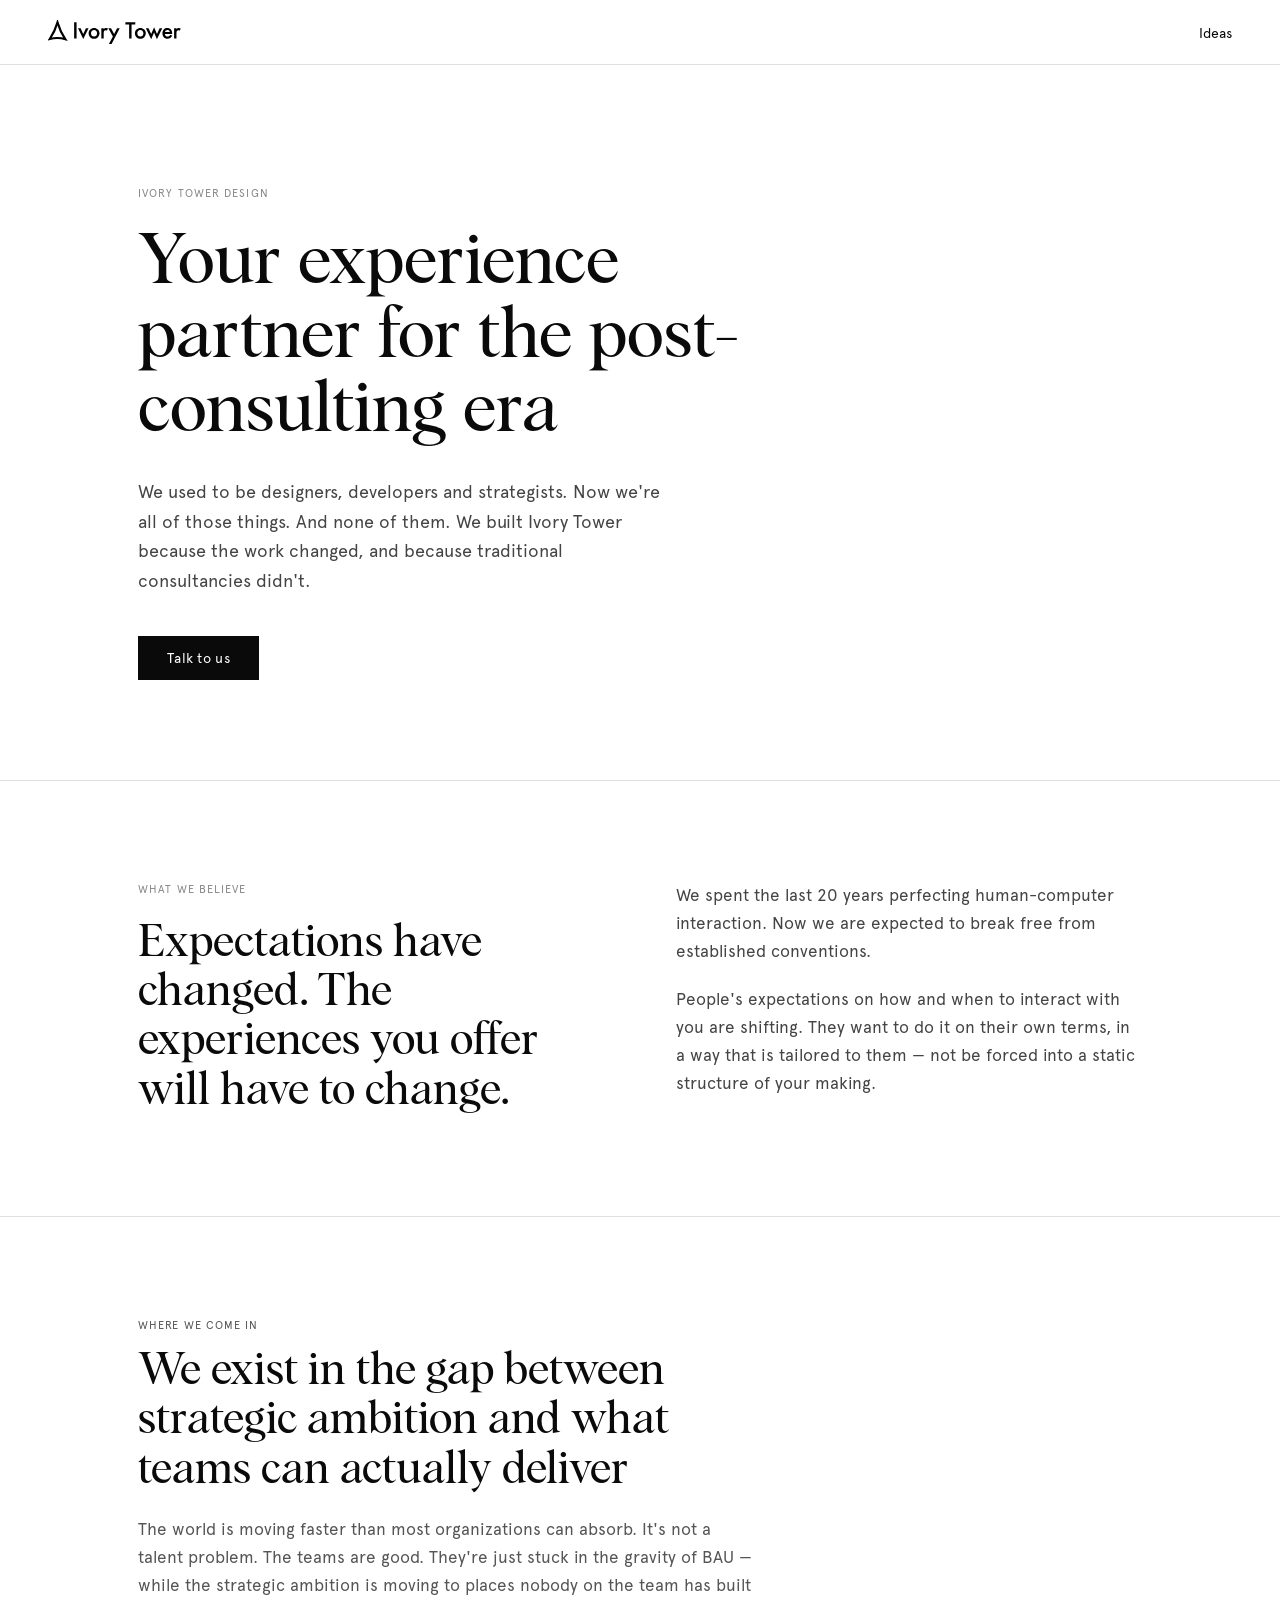
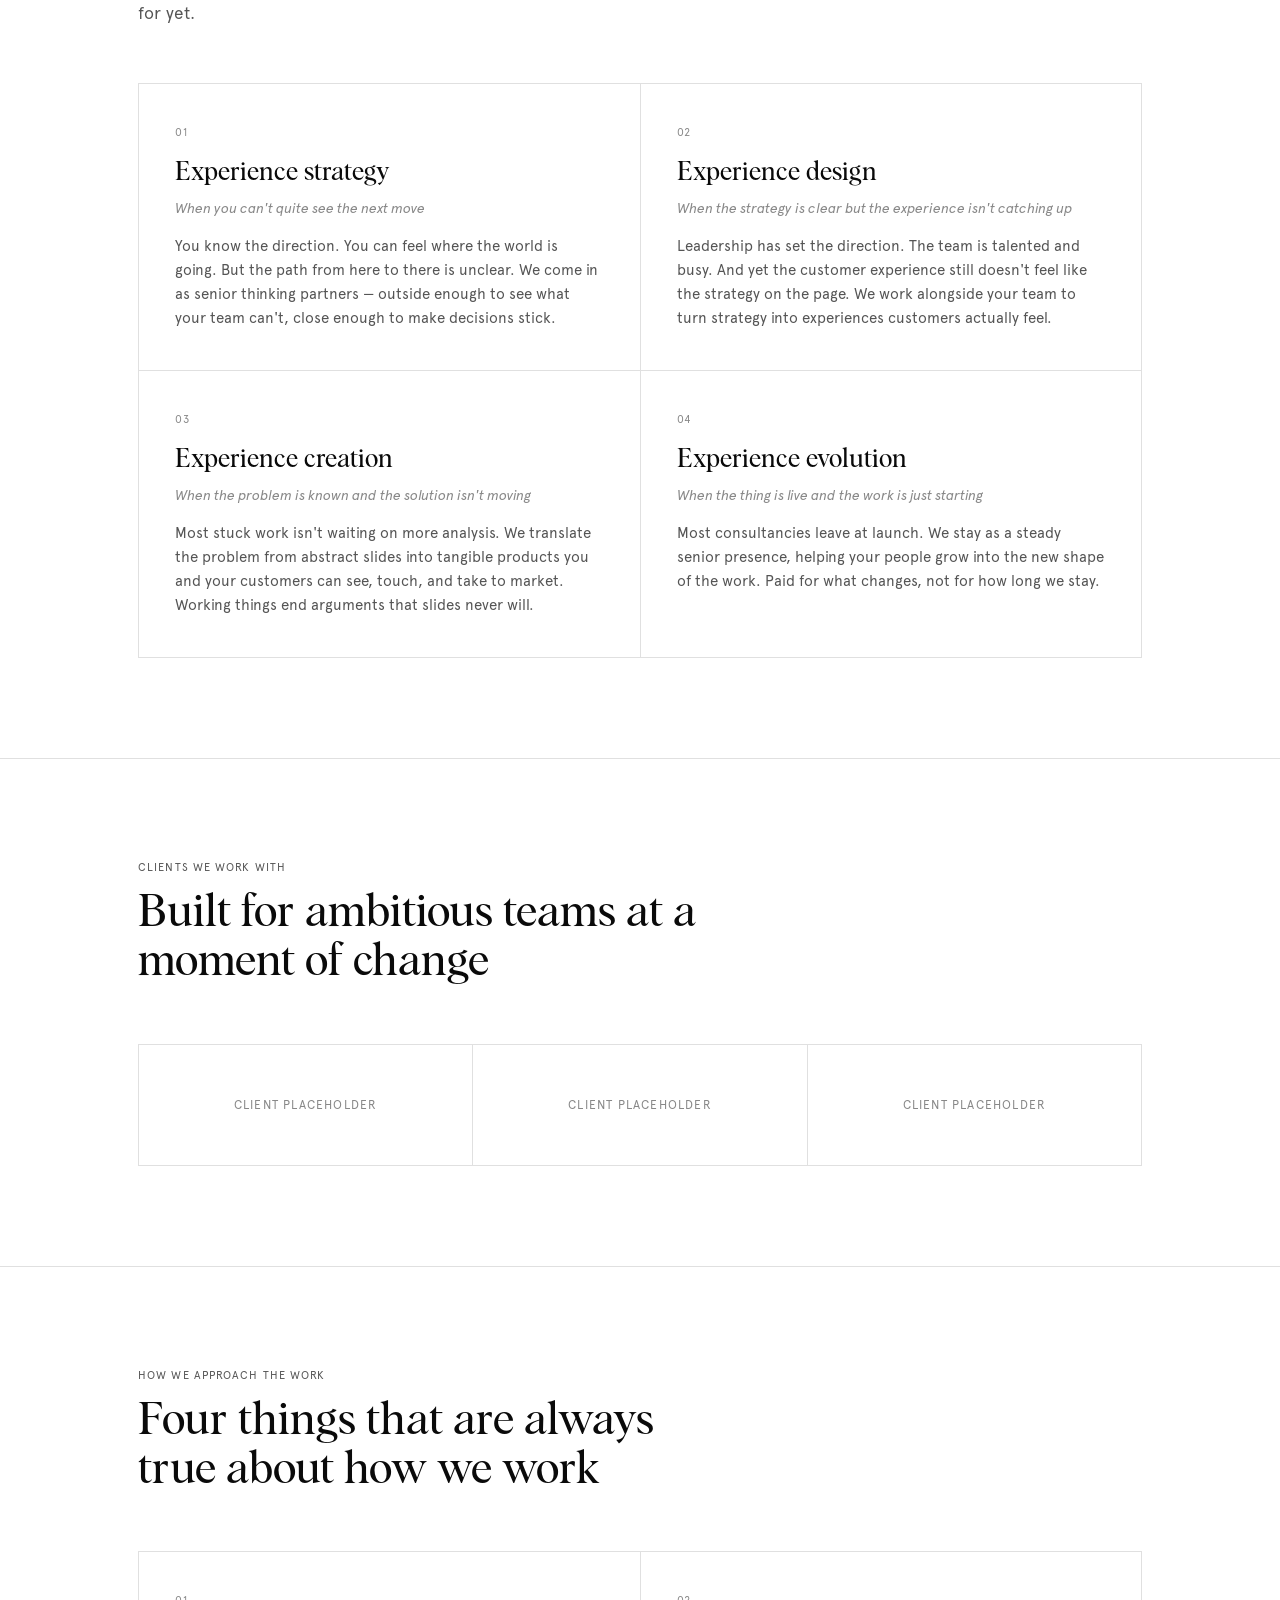
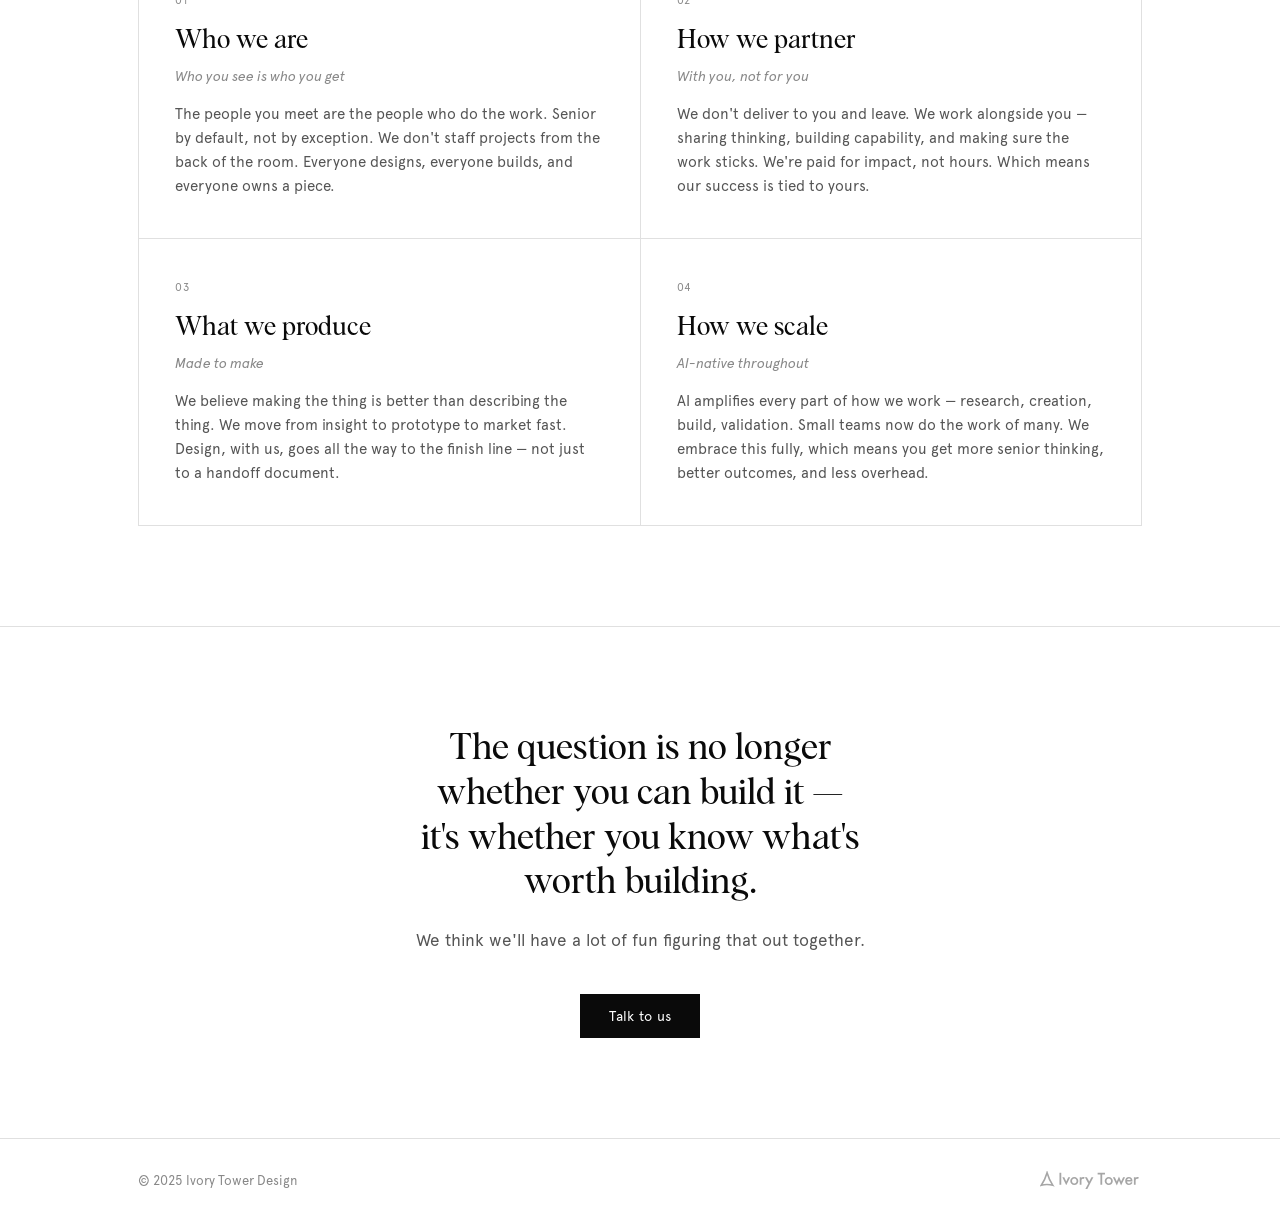
==== index.html @ 155a6d07 "Initial scaffold — Ivory Tower website" ====
<!DOCTYPE html>
<html lang="en">
<head>
  <meta charset="UTF-8" />
  <meta name="viewport" content="width=device-width, initial-scale=1.0" />
  <title>Ivory Tower — Experience Design</title>
  <link rel="stylesheet" href="style.css" />
</head>
<body>

  <!-- NAV -->
  <nav>
    <a class="nav-logo" href="index.html">
      <img src="ivory-tower.svg" alt="Ivory Tower" />
    </a>
    <ul class="nav-links">
      <li><a href="ideas.html">Ideas</a></li>
    </ul>
  </nav>

  <main>

    <!-- 01 HERO -->
    <section id="hero">
      <div class="container">
        <p class="label">Ivory Tower Design</p>
        <h1>Your experience partner for the post-consulting era</h1>
        <p class="hero-sub">We used to be designers, developers and strategists. Now we're all of those things. And none of them. We built Ivory Tower because the work changed, and because traditional consultancies didn't.</p>
        <a href="mailto:hello@ivorytower.design" class="btn">Talk to us</a>
      </div>
    </section>

    <!-- 02 WHAT WE BELIEVE -->
    <section id="believe">
      <div class="container">
        <div class="believe-grid">
          <div class="believe-headline">
            <p class="label">What we believe</p>
            <h2>Expectations have changed. The experiences you offer will have to change.</h2>
          </div>
          <div class="believe-body">
            <p>We spent the last 20 years perfecting human-computer interaction. Now we are expected to break free from established conventions.</p>
            <p>People's expectations on how and when to interact with you are shifting. They want to do it on their own terms, in a way that is tailored to them — not be forced into a static structure of your making.</p>
          </div>
        </div>
      </div>
    </section>

    <!-- 03 WHERE WE COME IN -->
    <section id="services">
      <div class="container">
        <div class="section-intro">
          <p class="label">Where we come in</p>
          <h2>We exist in the gap between strategic ambition and what teams can actually deliver</h2>
          <p>The world is moving faster than most organizations can absorb. It's not a talent problem. The teams are good. They're just stuck in the gravity of BAU — while the strategic ambition is moving to places nobody on the team has built for yet.</p>
        </div>
        <div class="card-grid">
          <div class="card">
            <p class="card-num">01</p>
            <h3>Experience strategy</h3>
            <p class="card-trigger">When you can't quite see the next move</p>
            <p>You know the direction. You can feel where the world is going. But the path from here to there is unclear. We come in as senior thinking partners — outside enough to see what your team can't, close enough to make decisions stick.</p>
          </div>
          <div class="card">
            <p class="card-num">02</p>
            <h3>Experience design</h3>
            <p class="card-trigger">When the strategy is clear but the experience isn't catching up</p>
            <p>Leadership has set the direction. The team is talented and busy. And yet the customer experience still doesn't feel like the strategy on the page. We work alongside your team to turn strategy into experiences customers actually feel.</p>
          </div>
          <div class="card">
            <p class="card-num">03</p>
            <h3>Experience creation</h3>
            <p class="card-trigger">When the problem is known and the solution isn't moving</p>
            <p>Most stuck work isn't waiting on more analysis. We translate the problem from abstract slides into tangible products you and your customers can see, touch, and take to market. Working things end arguments that slides never will.</p>
          </div>
          <div class="card">
            <p class="card-num">04</p>
            <h3>Experience evolution</h3>
            <p class="card-trigger">When the thing is live and the work is just starting</p>
            <p>Most consultancies leave at launch. We stay as a steady senior presence, helping your people grow into the new shape of the work. Paid for what changes, not for how long we stay.</p>
          </div>
        </div>
      </div>
    </section>

    <!-- 04 CLIENTS -->
    <section id="clients">
      <div class="container">
        <div class="section-intro">
          <p class="label">Clients we work with</p>
          <h2>Built for ambitious teams at a moment of change</h2>
        </div>
        <div class="clients-row">
          <div class="client-item">
            <span class="client-placeholder">Client placeholder</span>
          </div>
          <div class="client-item">
            <span class="client-placeholder">Client placeholder</span>
          </div>
          <div class="client-item">
            <span class="client-placeholder">Client placeholder</span>
          </div>
        </div>
      </div>
    </section>

    <!-- 05 HOW WE APPROACH THE WORK -->
    <section id="approach">
      <div class="container">
        <div class="section-intro">
          <p class="label">How we approach the work</p>
          <h2>Four things that are always true about how we work</h2>
        </div>
        <div class="card-grid">
          <div class="card">
            <p class="card-num">01</p>
            <h3>Who we are</h3>
            <p class="card-trigger">Who you see is who you get</p>
            <p>The people you meet are the people who do the work. Senior by default, not by exception. We don't staff projects from the back of the room. Everyone designs, everyone builds, and everyone owns a piece.</p>
          </div>
          <div class="card">
            <p class="card-num">02</p>
            <h3>How we partner</h3>
            <p class="card-trigger">With you, not for you</p>
            <p>We don't deliver to you and leave. We work alongside you — sharing thinking, building capability, and making sure the work sticks. We're paid for impact, not hours. Which means our success is tied to yours.</p>
          </div>
          <div class="card">
            <p class="card-num">03</p>
            <h3>What we produce</h3>
            <p class="card-trigger">Made to make</p>
            <p>We believe making the thing is better than describing the thing. We move from insight to prototype to market fast. Design, with us, goes all the way to the finish line — not just to a handoff document.</p>
          </div>
          <div class="card">
            <p class="card-num">04</p>
            <h3>How we scale</h3>
            <p class="card-trigger">AI-native throughout</p>
            <p>AI amplifies every part of how we work — research, creation, build, validation. Small teams now do the work of many. We embrace this fully, which means you get more senior thinking, better outcomes, and less overhead.</p>
          </div>
        </div>
      </div>
    </section>

    <!-- 06 CTA -->
    <section id="cta">
      <div class="container">
        <p class="cta-quote">The question is no longer whether you can build it — it's whether you know what's worth building.</p>
        <p class="cta-sub">We think we'll have a lot of fun figuring that out together.</p>
        <a href="mailto:hello@ivorytower.design" class="btn">Talk to us</a>
      </div>
    </section>

  </main>

  <footer>
    <div class="container footer-inner">
      <span class="footer-copy">© 2025 Ivory Tower Design</span>
      <a class="footer-logo" href="index.html">
        <img src="ivory-tower.svg" alt="Ivory Tower" />
      </a>
    </div>
  </footer>

</body>
</html>
---- style.css ----
/* ─── FONTS ───────────────────────────────────────── */

@font-face {
  font-family: 'Albra';
  src: url('fonts/Albra/Albra Regular.otf') format('opentype');
  font-weight: 400;
}
@font-face {
  font-family: 'Albra';
  src: url('fonts/Albra/Albra Light.otf') format('opentype');
  font-weight: 300;
}
@font-face {
  font-family: 'Albra';
  src: url('fonts/Albra/Albra Medium.otf') format('opentype');
  font-weight: 500;
}
@font-face {
  font-family: 'Albra';
  src: url('fonts/Albra/Albra Semi.otf') format('opentype');
  font-weight: 600;
}
@font-face {
  font-family: 'Albra';
  src: url('fonts/Albra/Albra Bold.otf') format('opentype');
  font-weight: 700;
}

@font-face {
  font-family: 'Apercu';
  src: url('fonts/Apercu/Apercu Regular.otf') format('opentype');
  font-weight: 400;
}
@font-face {
  font-family: 'Apercu';
  src: url('fonts/Apercu/Apercu Italic.otf') format('opentype');
  font-weight: 400;
  font-style: italic;
}
@font-face {
  font-family: 'Apercu';
  src: url('fonts/Apercu/Apercu Light.otf') format('opentype');
  font-weight: 300;
}
@font-face {
  font-family: 'Apercu';
  src: url('fonts/Apercu/Apercu Medium.otf') format('opentype');
  font-weight: 500;
}
@font-face {
  font-family: 'Apercu';
  src: url('fonts/Apercu/Apercu Bold.otf') format('opentype');
  font-weight: 700;
}

/* ─── RESET ───────────────────────────────────────── */

*, *::before, *::after {
  box-sizing: border-box;
  margin: 0;
  padding: 0;
}

/* ─── TOKENS ──────────────────────────────────────── */

:root {
  --font-heading: 'Albra', Georgia, serif;
  --font-body: 'Apercu', Helvetica, sans-serif;

  --black: #0a0a0a;
  --white: #ffffff;
  --grey: #888;
  --border: #e0e0e0;

  --max-width: 1100px;
  --gutter: 48px;
  --section-v: 100px;
}

/* ─── BASE ────────────────────────────────────────── */

html {
  font-size: 16px;
  scroll-behavior: smooth;
}

body {
  font-family: var(--font-body);
  color: var(--black);
  background: var(--white);
  -webkit-font-smoothing: antialiased;
}

/* ─── CONTAINER ───────────────────────────────────── */

.container {
  max-width: var(--max-width);
  margin: 0 auto;
  padding: 0 var(--gutter);
}

/* ─── TYPOGRAPHY ──────────────────────────────────── */

h1 {
  font-family: var(--font-heading);
  font-weight: 400;
  font-size: clamp(40px, 5.5vw, 80px);
  line-height: 1.05;
}

h2 {
  font-family: var(--font-heading);
  font-weight: 400;
  font-size: clamp(28px, 3.5vw, 48px);
  line-height: 1.1;
}

h3 {
  font-family: var(--font-heading);
  font-weight: 400;
  font-size: clamp(20px, 2vw, 26px);
  line-height: 1.2;
}

p {
  font-family: var(--font-body);
  font-size: 17px;
  line-height: 1.65;
}

.label {
  font-family: var(--font-body);
  font-size: 11px;
  letter-spacing: 0.1em;
  text-transform: uppercase;
  color: var(--grey);
}

/* ─── BUTTON ──────────────────────────────────────── */

.btn {
  display: inline-block;
  font-family: var(--font-body);
  font-size: 14px;
  letter-spacing: 0.02em;
  text-decoration: none;
  color: var(--white);
  background: var(--black);
  padding: 13px 28px;
  border: 1px solid var(--black);
  cursor: pointer;
  transition: background 0.2s, color 0.2s;
}

.btn:hover {
  background: var(--white);
  color: var(--black);
}

/* ─── NAV ─────────────────────────────────────────── */

nav {
  position: fixed;
  top: 0;
  left: 0;
  right: 0;
  z-index: 100;
  display: flex;
  align-items: center;
  justify-content: space-between;
  padding: 20px var(--gutter);
  background: var(--white);
  border-bottom: 1px solid var(--border);
}

.nav-logo img {
  height: 24px;
  display: block;
}

.nav-links {
  list-style: none;
  display: flex;
  gap: 32px;
}

.nav-links a {
  font-family: var(--font-body);
  font-size: 14px;
  text-decoration: none;
  color: var(--black);
}

.nav-links a.active {
  text-decoration: underline;
  text-underline-offset: 3px;
}

/* ─── MAIN ────────────────────────────────────────── */

main {
  padding-top: 65px;
}

/* ─── SECTION: SHARED ─────────────────────────────── */

section {
  padding: var(--section-v) 0;
  border-bottom: 1px solid var(--border);
}

.section-intro {
  margin-bottom: 56px;
}

.section-intro .label {
  margin-bottom: 12px;
}

.section-intro h2 {
  margin-bottom: 20px;
  max-width: 24ch;
}

.section-intro p {
  max-width: 56ch;
  color: #555;
}

/* ─── SECTION: HERO ───────────────────────────────── */

#hero {
  padding: 120px 0 100px;
}

#hero .label {
  margin-bottom: 24px;
}

#hero h1 {
  max-width: 16ch;
  margin-bottom: 28px;
}

#hero .hero-sub {
  max-width: 48ch;
  margin-bottom: 40px;
  color: #444;
  font-size: 18px;
}

/* ─── SECTION: BELIEVE ────────────────────────────── */

.believe-grid {
  display: grid;
  grid-template-columns: 1fr 1fr;
  gap: 72px;
  align-items: start;
}

.believe-headline .label {
  margin-bottom: 20px;
}

.believe-headline h2 {
  position: sticky;
  top: 100px;
}

.believe-body p + p {
  margin-top: 20px;
}

.believe-body p {
  color: #444;
}

/* ─── CARDS (services + approach) ────────────────── */

.card-grid {
  display: grid;
  grid-template-columns: 1fr 1fr;
  gap: 1px;
  background: var(--border);
  border: 1px solid var(--border);
}

.card {
  background: var(--white);
  padding: 40px 36px;
}

.card-num {
  font-size: 11px;
  color: var(--grey);
  letter-spacing: 0.08em;
  margin-bottom: 16px;
}

.card h3 {
  margin-bottom: 8px;
}

.card .card-trigger {
  font-size: 14px;
  font-style: italic;
  color: var(--grey);
  margin-bottom: 14px;
}

.card > p:last-child {
  font-size: 15px;
  color: #555;
  line-height: 1.6;
}

/* ─── SECTION: CLIENTS ────────────────────────────── */

.clients-row {
  display: grid;
  grid-template-columns: repeat(3, 1fr);
  gap: 1px;
  background: var(--border);
  border: 1px solid var(--border);
}

.client-item {
  background: var(--white);
  padding: 40px 36px;
  display: flex;
  align-items: center;
  justify-content: center;
  min-height: 120px;
}

.client-placeholder {
  font-size: 12px;
  letter-spacing: 0.1em;
  text-transform: uppercase;
  color: var(--grey);
}

/* ─── SECTION: CTA ────────────────────────────────── */

#cta {
  text-align: center;
  border-bottom: none;
}

#cta .container {
  display: flex;
  flex-direction: column;
  align-items: center;
}

#cta .cta-quote {
  font-family: var(--font-heading);
  font-size: clamp(22px, 2.8vw, 36px);
  line-height: 1.25;
  max-width: 22ch;
  margin-bottom: 20px;
  font-weight: 400;
}

#cta .cta-sub {
  color: #555;
  margin-bottom: 40px;
  font-size: 17px;
}

/* ─── IDEAS PAGE ──────────────────────────────────── */

#ideas-header {
  padding: 100px 0 72px;
}

#ideas-header .label {
  margin-bottom: 16px;
}

#ideas-header h1 {
  max-width: 20ch;
  margin-bottom: 16px;
}

#ideas-header .ideas-sub {
  max-width: 48ch;
  color: #555;
}

.ideas-grid {
  display: grid;
  grid-template-columns: repeat(3, 1fr);
  gap: 1px;
  background: var(--border);
  border: 1px solid var(--border);
}

.idea-card {
  background: var(--white);
  padding: 40px 36px;
}

.idea-tag {
  display: inline-block;
  font-size: 11px;
  letter-spacing: 0.1em;
  text-transform: uppercase;
  color: var(--grey);
  margin-bottom: 16px;
}

.idea-card h3 {
  font-size: 20px;
  margin-bottom: 10px;
}

.idea-card p {
  font-size: 15px;
  color: #555;
  line-height: 1.6;
}

.idea-meta {
  margin-top: 20px;
  font-size: 12px;
  color: var(--grey);
}

/* ─── FOOTER ──────────────────────────────────────── */

footer {
  padding: 32px 0;
  border-top: 1px solid var(--border);
}

.footer-inner {
  display: flex;
  align-items: center;
  justify-content: space-between;
}

.footer-copy {
  font-size: 13px;
  color: var(--grey);
}

.footer-logo img {
  height: 18px;
  display: block;
  opacity: 0.35;
}

/* ─── RESPONSIVE: MOBILE ──────────────────────────── */

@media (max-width: 768px) {
  :root {
    --gutter: 24px;
    --section-v: 72px;
  }

  nav {
    padding: 18px var(--gutter);
  }

  #hero {
    padding: 96px 0 72px;
  }

  .believe-grid {
    grid-template-columns: 1fr;
    gap: 36px;
  }

  .believe-headline h2 {
    position: static;
  }

  .card-grid {
    grid-template-columns: 1fr;
  }

  .clients-row {
    grid-template-columns: 1fr;
  }

  .ideas-grid {
    grid-template-columns: 1fr;
  }

  footer {
    padding: 28px 0;
  }

  .footer-inner {
    flex-direction: column;
    align-items: flex-start;
    gap: 16px;
  }
}
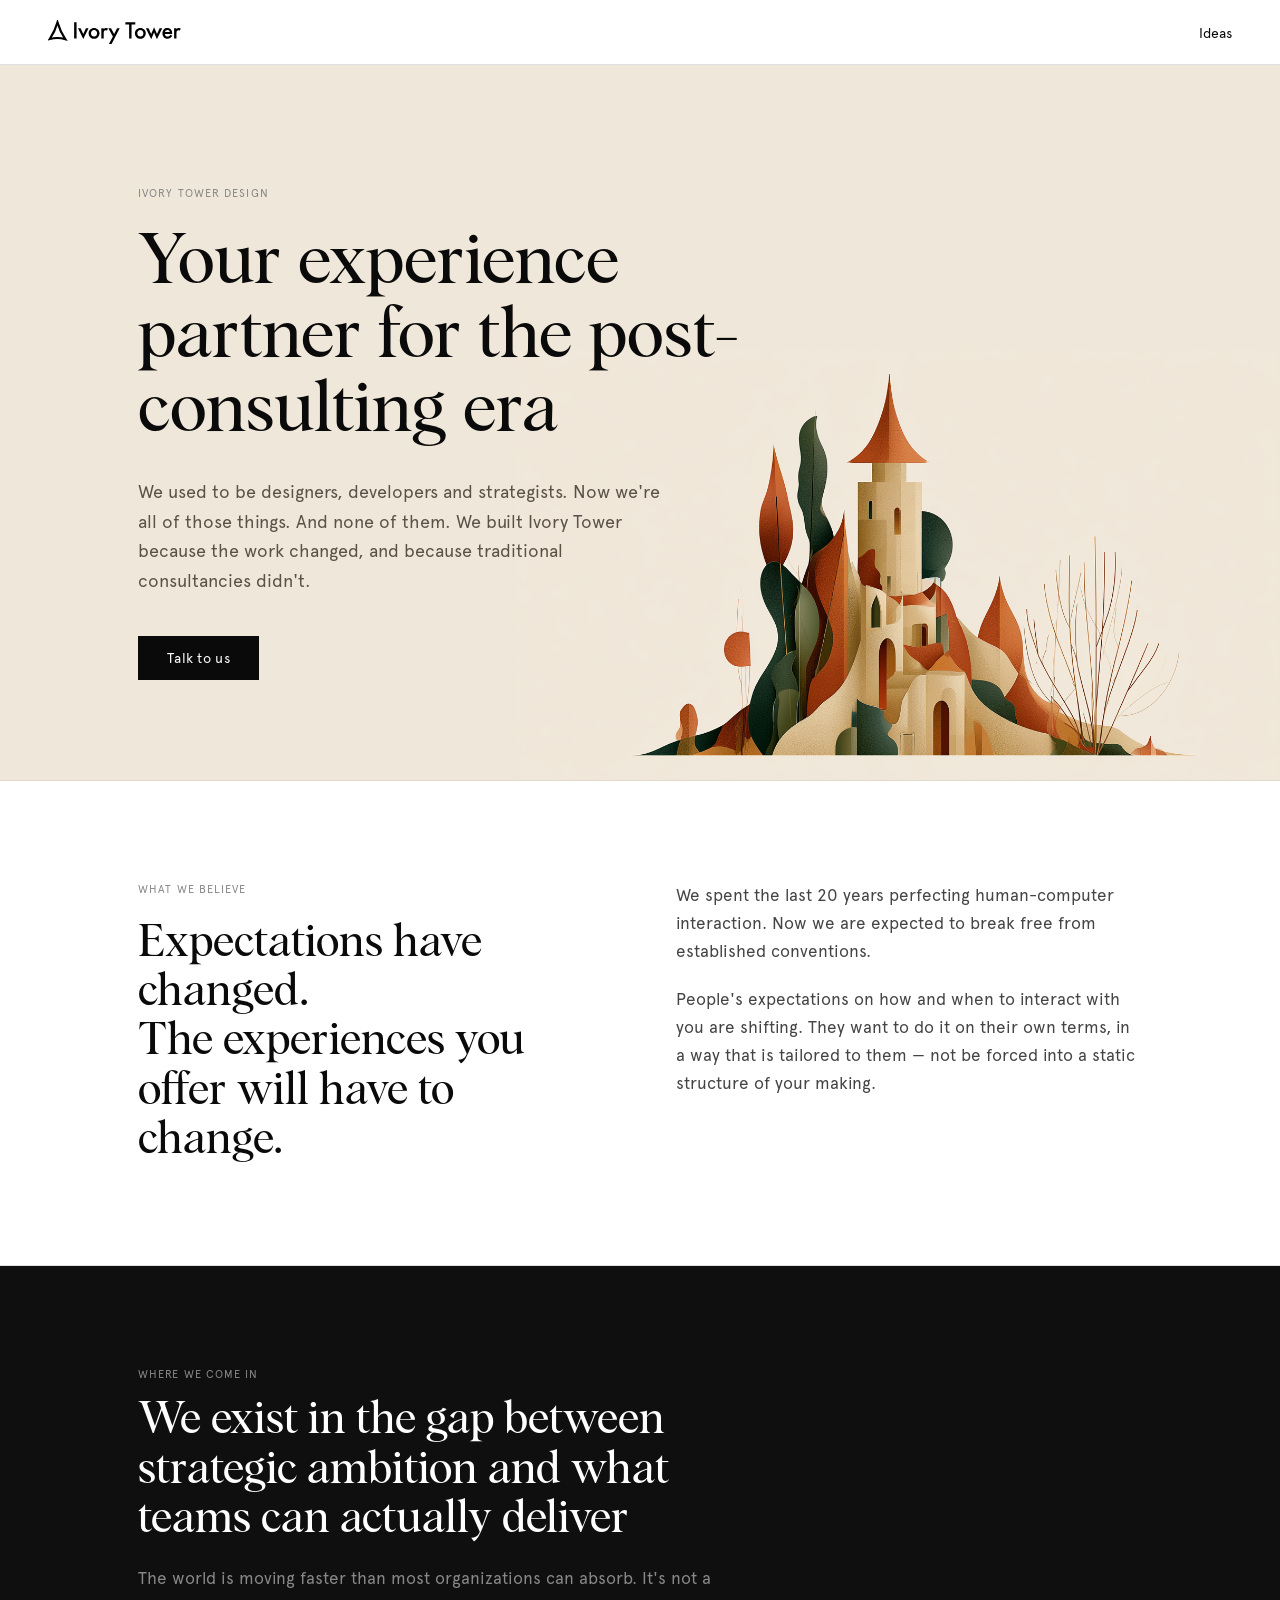
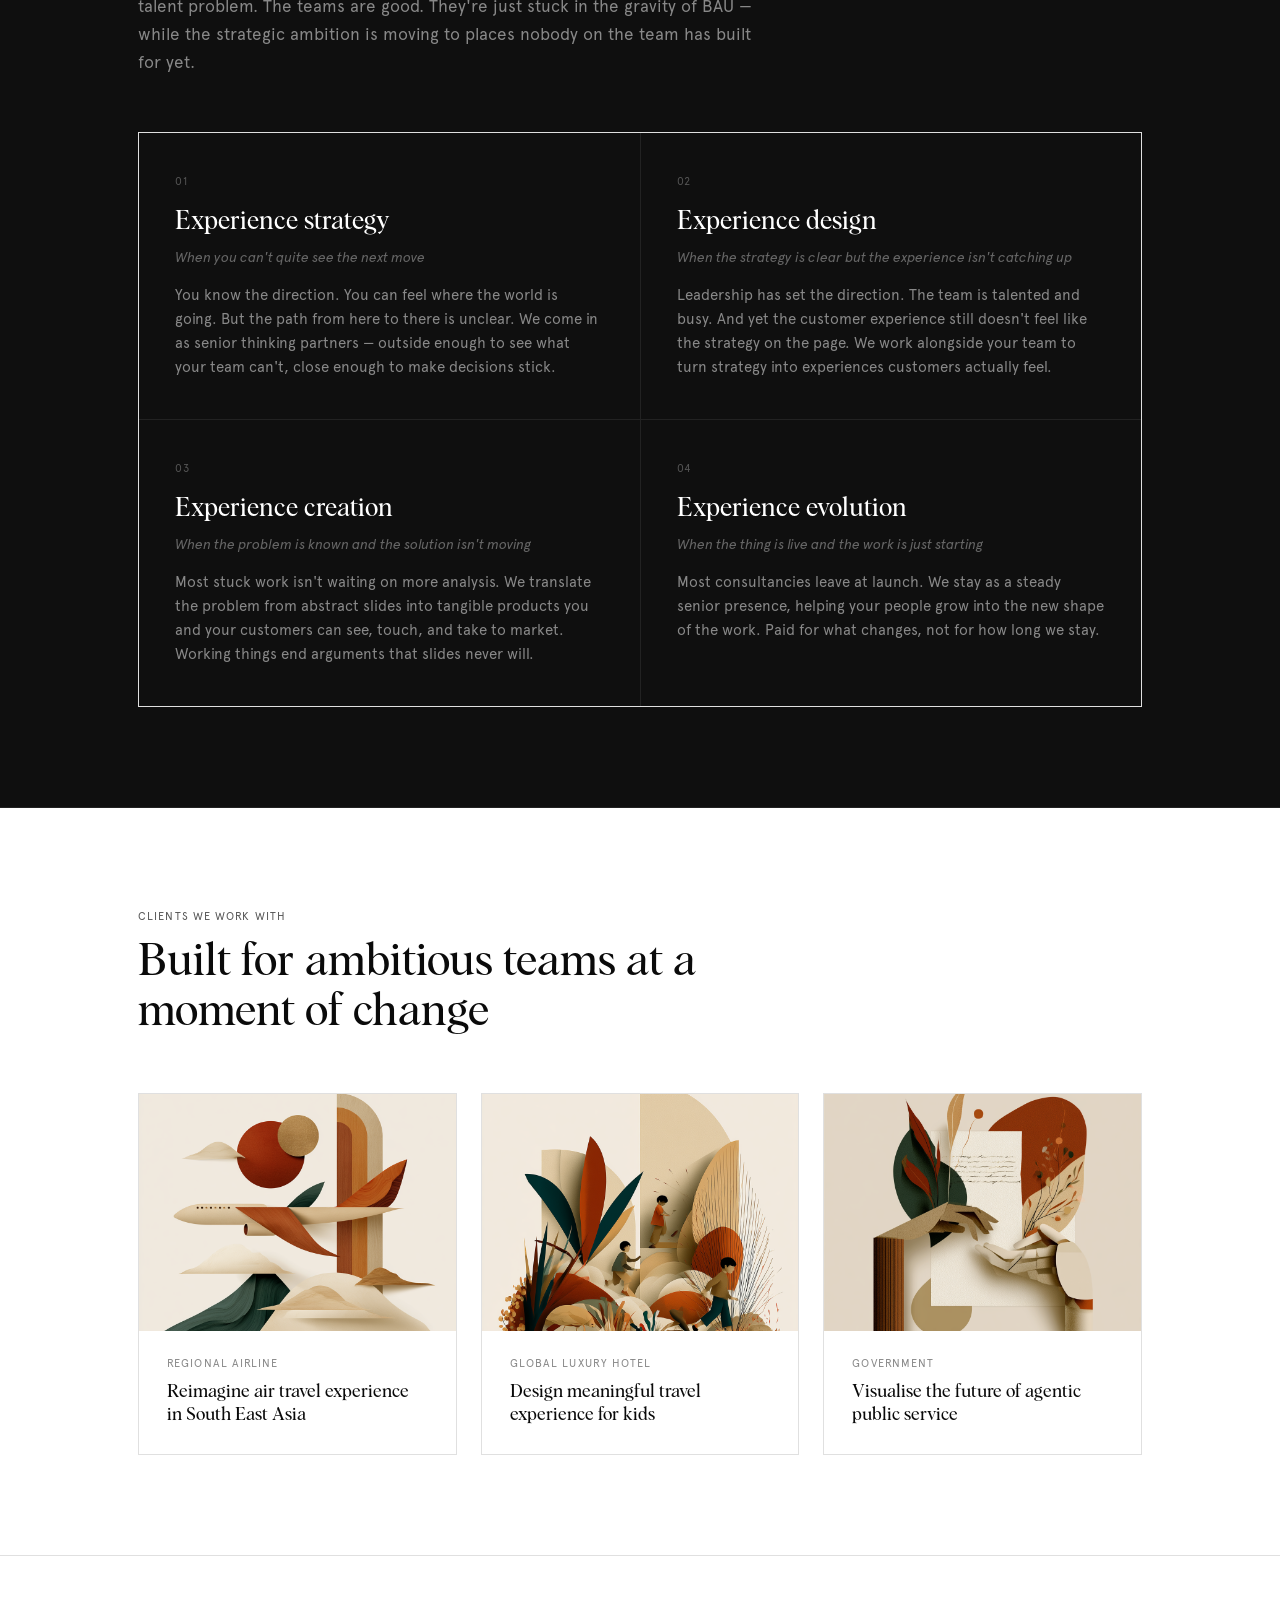
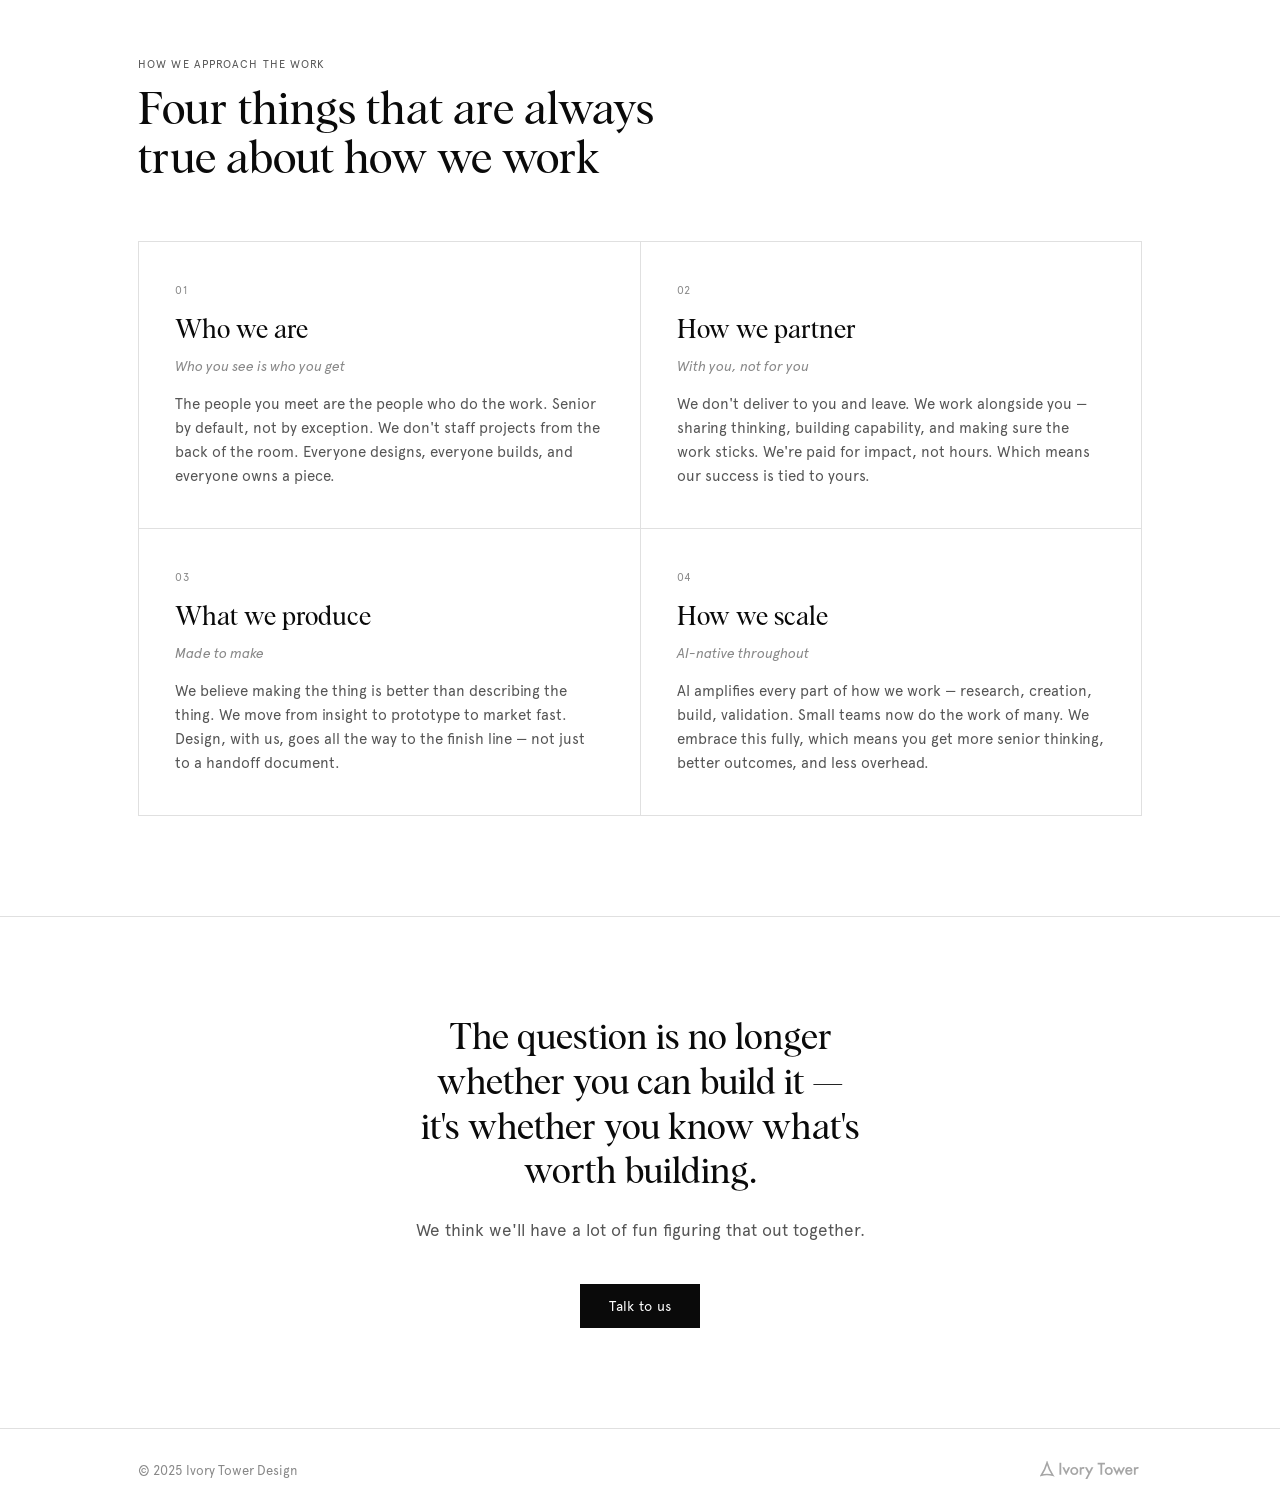
==== commit 3ed2b707: "Add client images, hero background, and dark services section - Populated 3 client cards with images" ====
--- a/index.html
+++ b/index.html
@@ -36,7 +36,7 @@
         <div class="believe-grid">
           <div class="believe-headline">
             <p class="label">What we believe</p>
-            <h2>Expectations have changed. The experiences you offer will have to change.</h2>
+            <h2>Expectations have changed. <br> The experiences you offer will have to change.</h2>
           </div>
           <div class="believe-body">
             <p>We spent the last 20 years perfecting human-computer interaction. Now we are expected to break free from established conventions.</p>
@@ -92,13 +92,25 @@
         </div>
         <div class="clients-row">
           <div class="client-item">
-            <span class="client-placeholder">Client placeholder</span>
+            <img src="img/client-airline.png" alt="Regional Airline" />
+            <div class="client-text">
+              <p class="client-name">Regional Airline</p>
+              <p class="client-title">Reimagine air travel experience in South East Asia</p>
+            </div>
           </div>
           <div class="client-item">
-            <span class="client-placeholder">Client placeholder</span>
+            <img src="img/client-hotel.png" alt="Global luxury hotel" />
+            <div class="client-text">
+              <p class="client-name">Global luxury hotel</p>
+              <p class="client-title">Design meaningful travel experience for kids</p>
+            </div>
           </div>
           <div class="client-item">
-            <span class="client-placeholder">Client placeholder</span>
+            <img src="img/client-gov.png" alt="Government" />
+            <div class="client-text">
+              <p class="client-name">Government</p>
+              <p class="client-title">Visualise the future of agentic public service</p>
+            </div>
           </div>
         </div>
       </div>
--- a/style.css
+++ b/style.css
@@ -230,6 +230,12 @@
 /* ─── SECTION: HERO ───────────────────────────────── */
 
 #hero {
+  background-color: #EFE7D9;
+  background-image: url('img/hero.png');
+  background-repeat: no-repeat;
+  background-size: 60%;
+  background-position: right bottom;
+  border-bottom-color: #e0d9cc;
   padding: 120px 0 100px;
 }
 
@@ -245,7 +251,7 @@
 #hero .hero-sub {
   max-width: 48ch;
   margin-bottom: 40px;
-  color: #444;
+  color: #5a5147;
   font-size: 18px;
 }
 
@@ -319,25 +325,40 @@
 .clients-row {
   display: grid;
   grid-template-columns: repeat(3, 1fr);
-  gap: 1px;
-  background: var(--border);
-  border: 1px solid var(--border);
+  gap: 24px;
 }
 
 .client-item {
   background: var(--white);
-  padding: 40px 36px;
   display: flex;
-  align-items: center;
-  justify-content: center;
-  min-height: 120px;
-}
-
-.client-placeholder {
-  font-size: 12px;
+  flex-direction: column;
+  border: 1px solid var(--border);
+}
+
+.client-item img {
+  width: 100%;
+  aspect-ratio: 4 / 3;
+  object-fit: cover;
+  display: block;
+}
+
+.client-text {
+  padding: 24px 28px 28px;
+}
+
+.client-name {
+  font-size: 11px;
   letter-spacing: 0.1em;
   text-transform: uppercase;
   color: var(--grey);
+  margin-bottom: 8px;
+}
+
+.client-title {
+  font-family: var(--font-heading);
+  font-size: 18px;
+  line-height: 1.25;
+  color: var(--black);
 }
 
 /* ─── SECTION: CTA ────────────────────────────────── */
@@ -368,6 +389,49 @@
   font-size: 17px;
 }
 
+/* ─── SECTION: SERVICES (dark) ───────────────────── */
+
+#services {
+  background: #0f0f0f;
+  border-bottom-color: #222;
+}
+
+#services .label {
+  color: #666;
+}
+
+#services .section-intro h2 {
+  color: #fff;
+}
+
+#services .section-intro p {
+  color: #888;
+}
+
+#services .card-grid {
+  background: #222;
+}
+
+#services .card {
+  background: #0f0f0f;
+}
+
+#services .card-num {
+  color: #555;
+}
+
+#services .card h3 {
+  color: #fff;
+}
+
+#services .card .card-trigger {
+  color: #666;
+}
+
+#services .card > p:last-child {
+  color: #888;
+}
+
 /* ─── IDEAS PAGE ──────────────────────────────────── */
 
 #ideas-header {
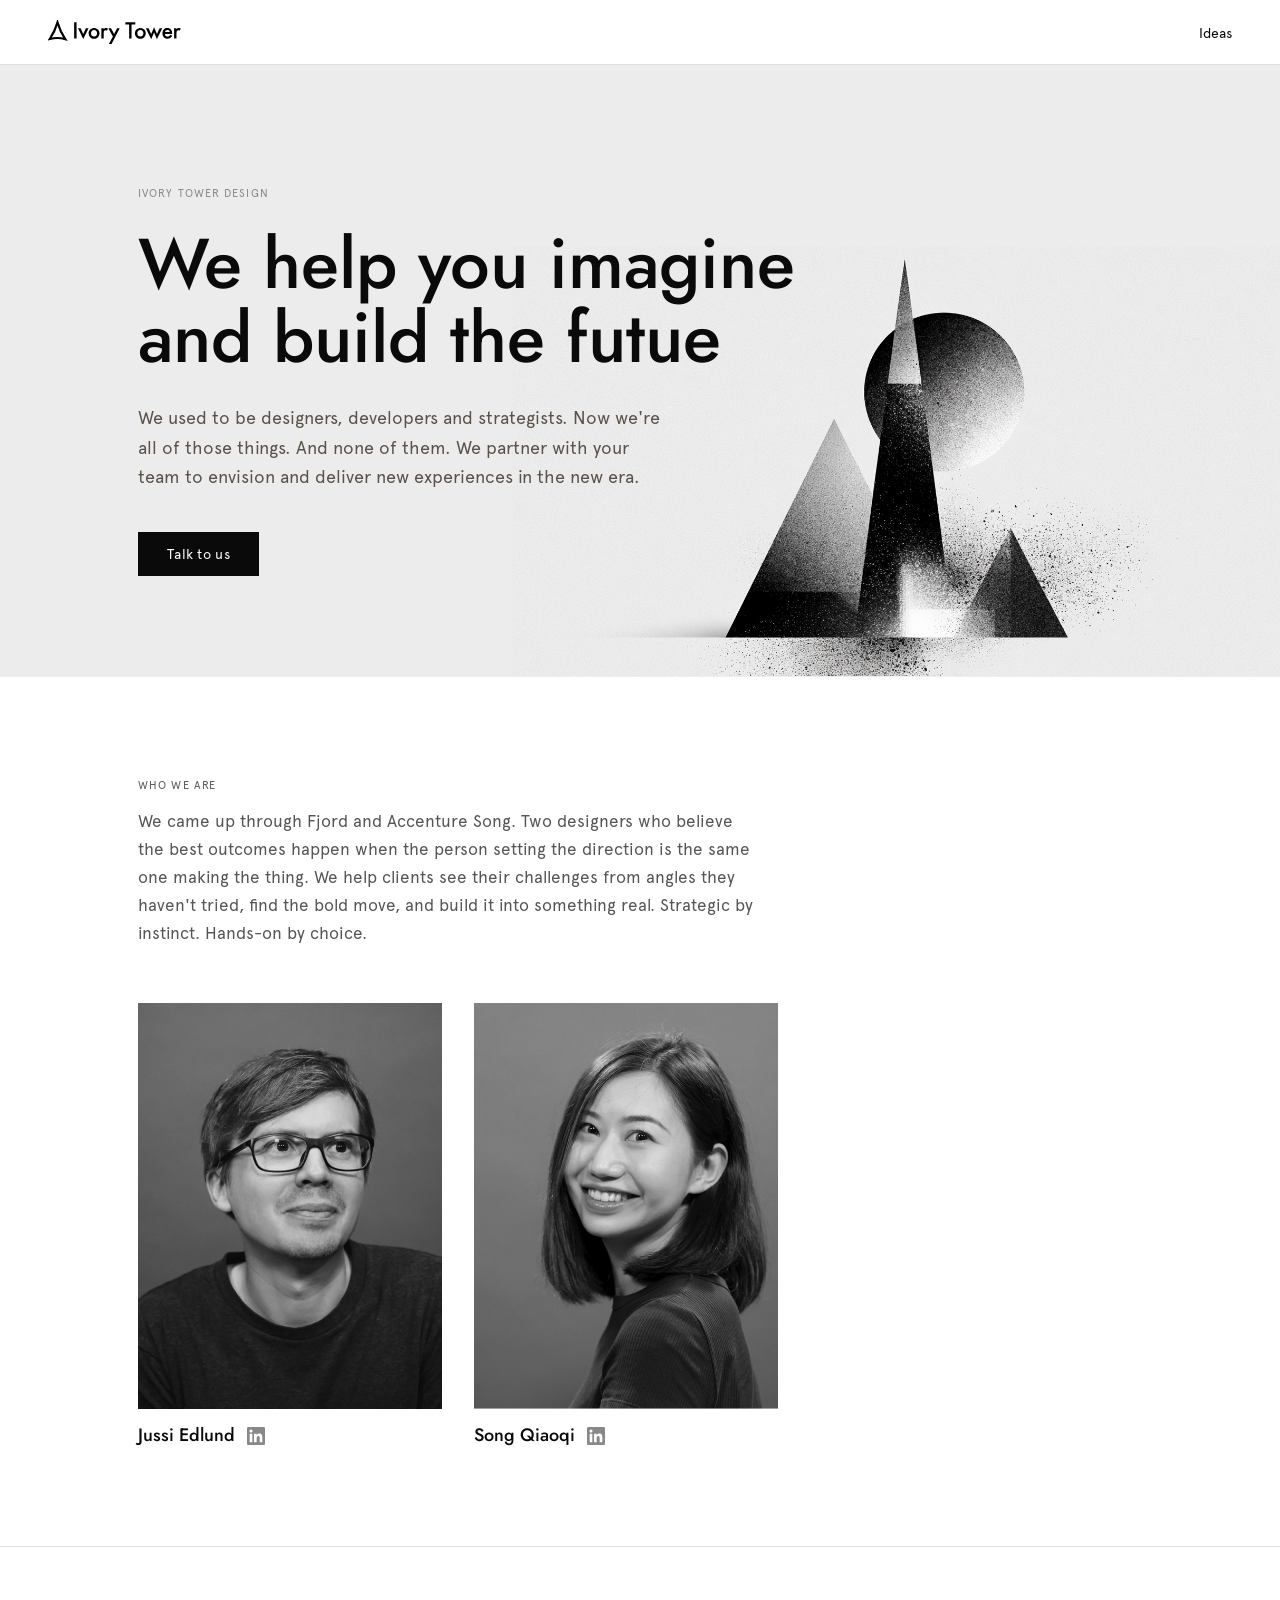
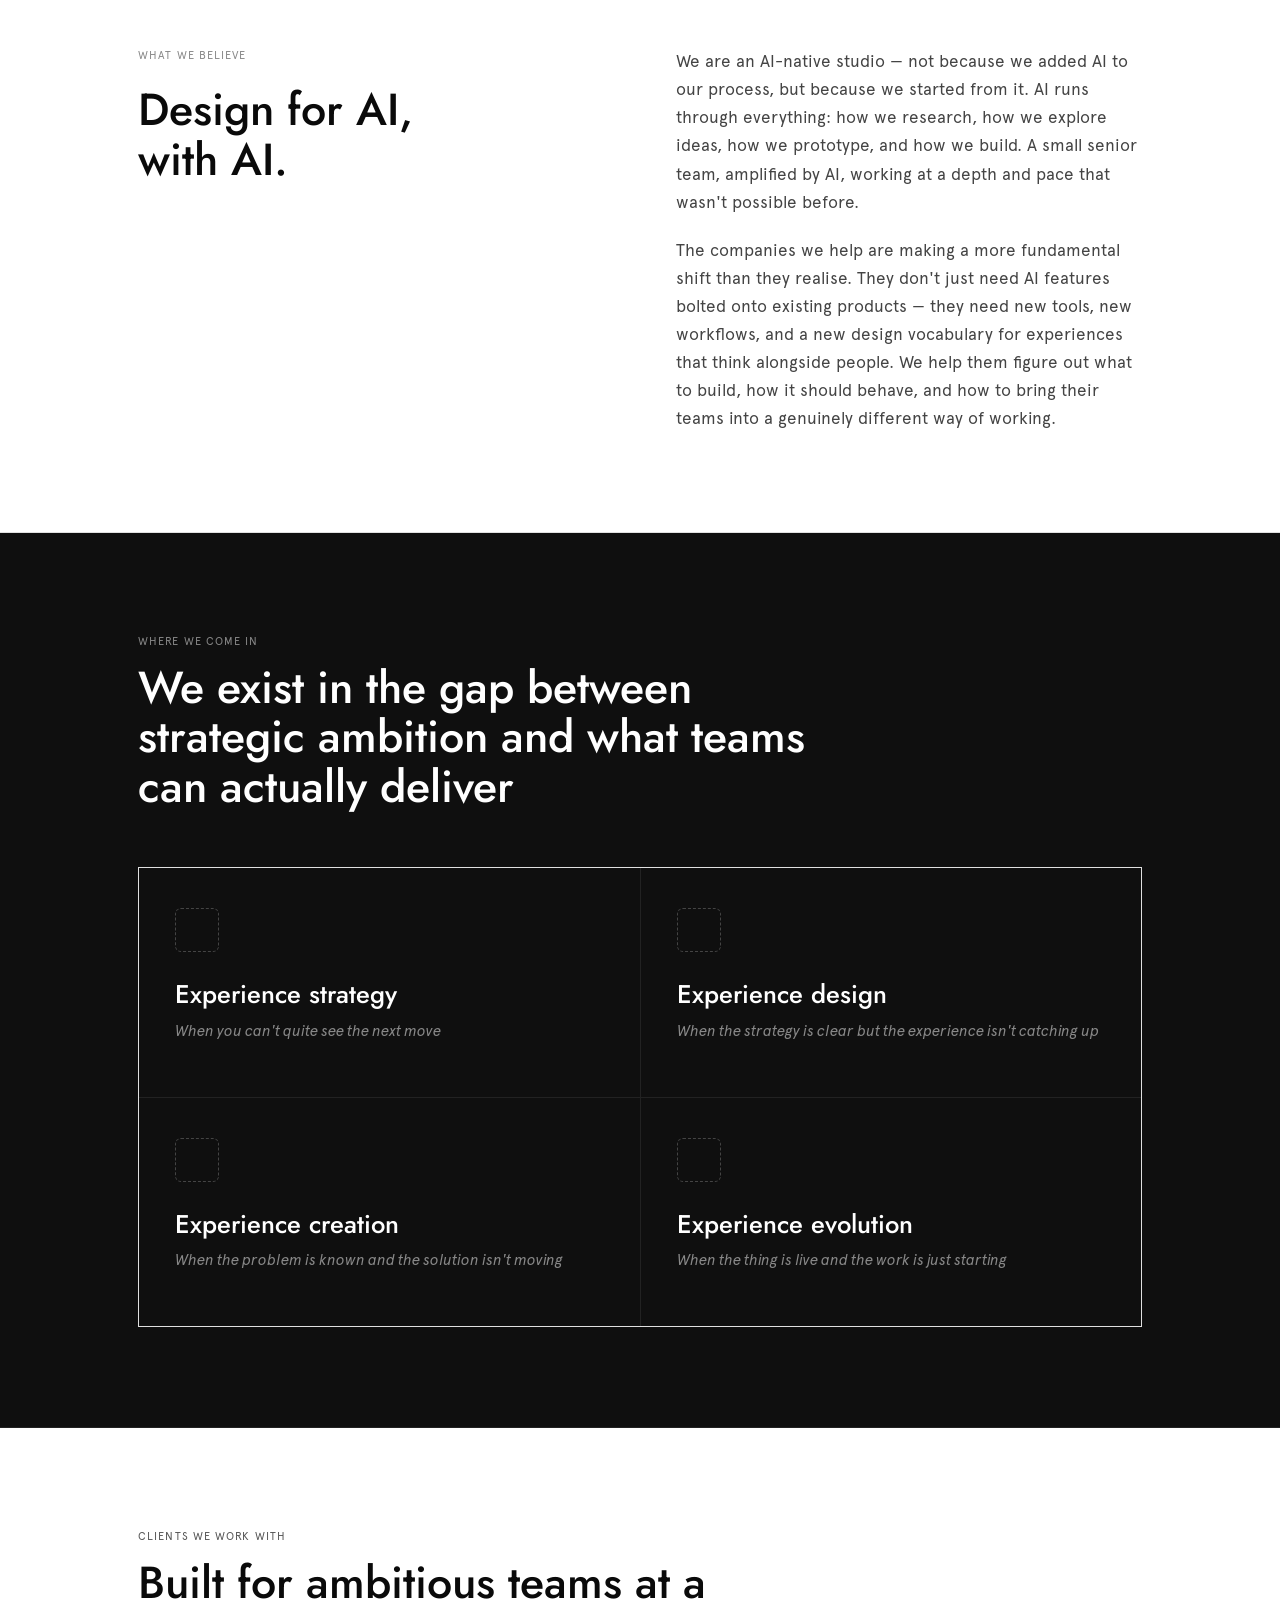
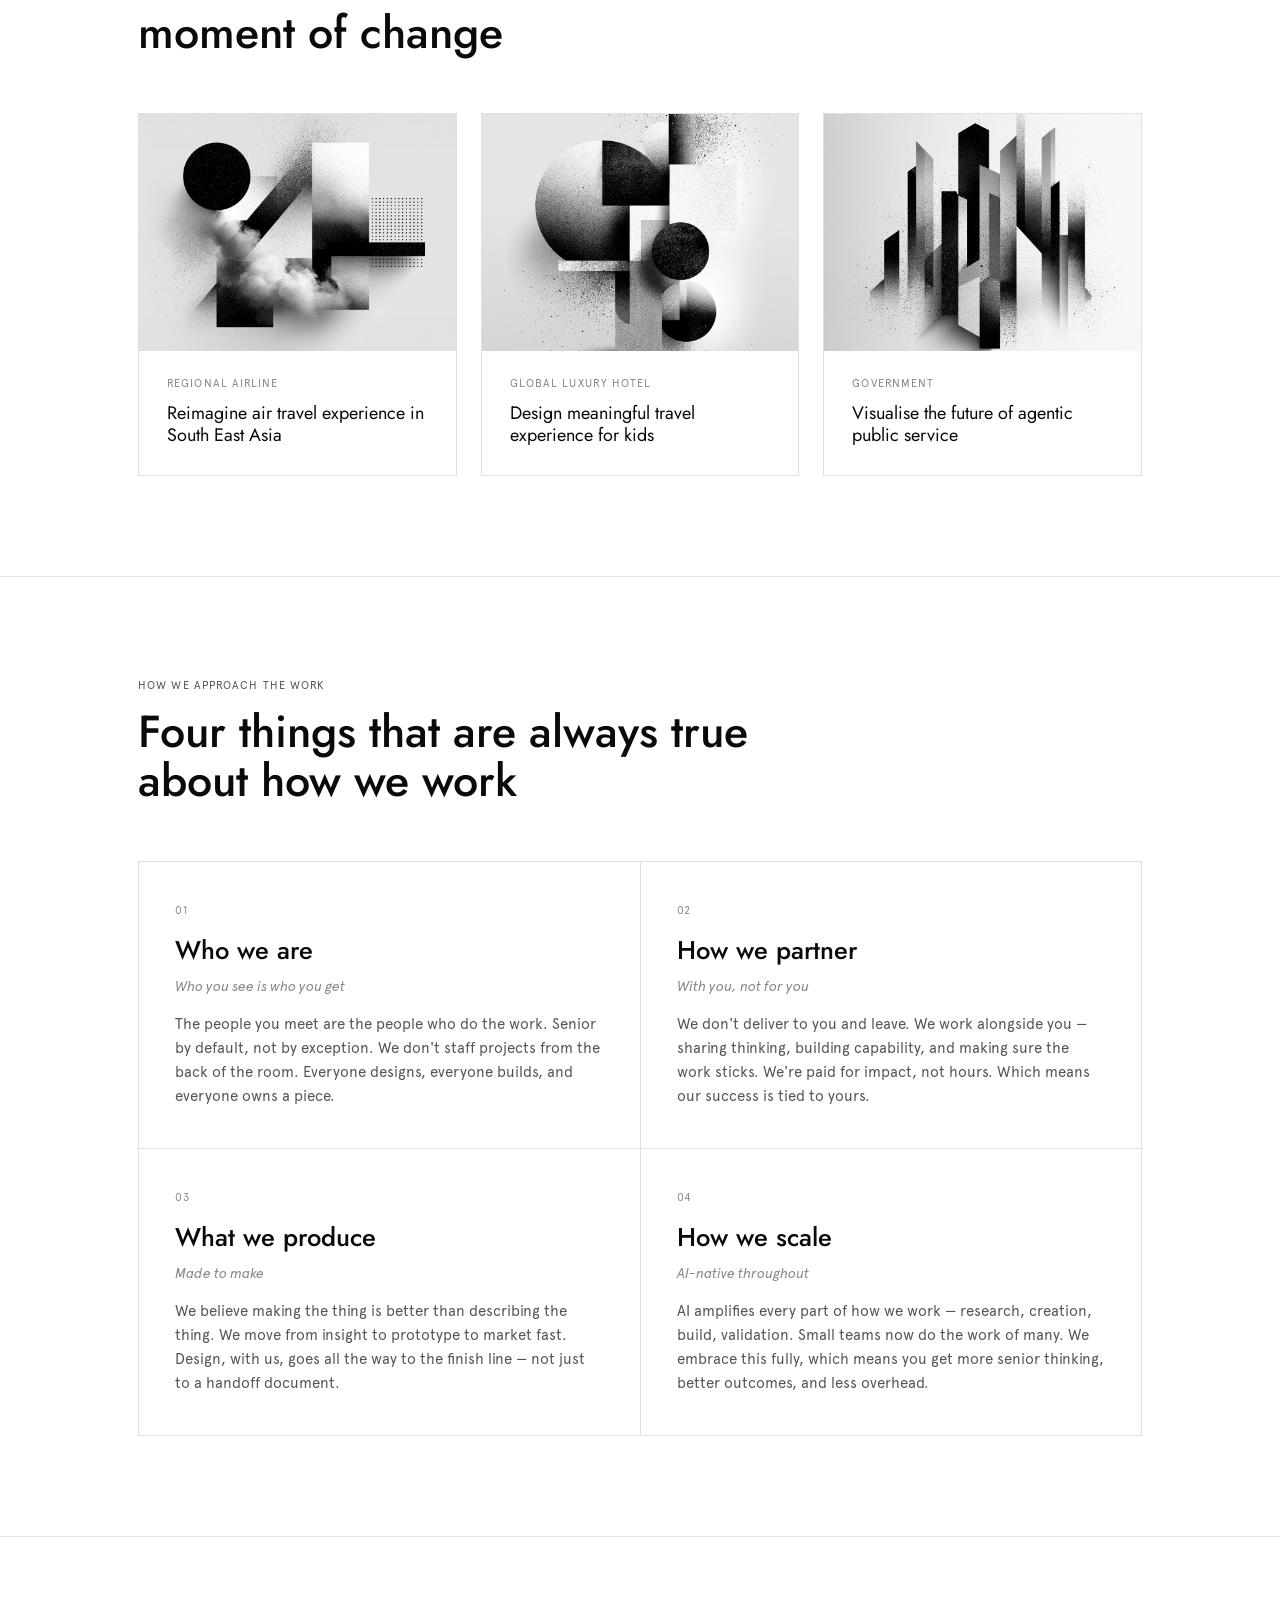
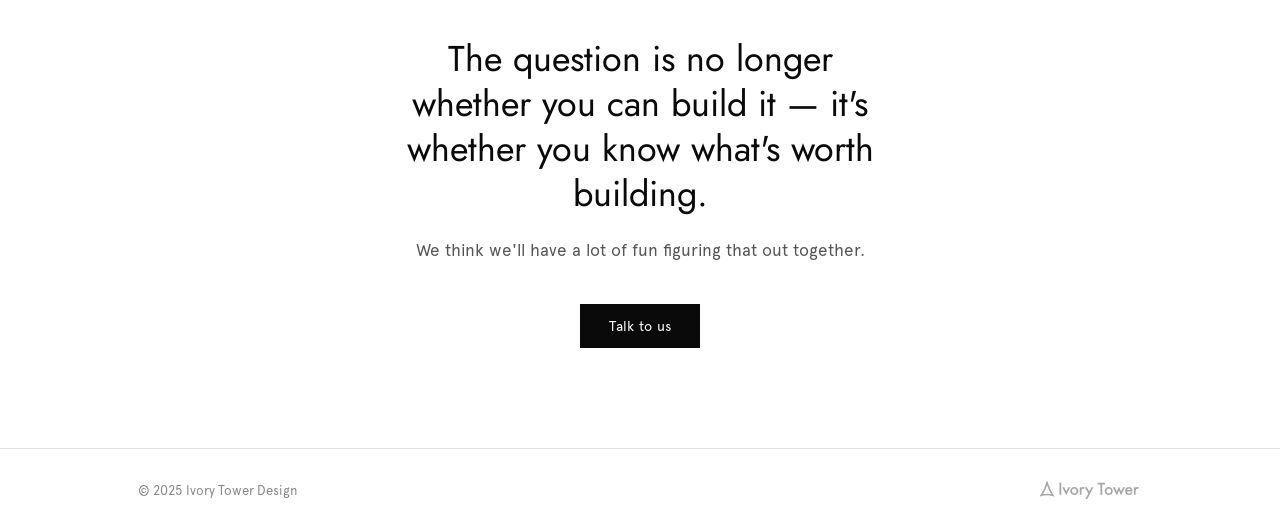
==== commit cf658ad5: "Update content, typography, and add team section - Swap heading font to Jost (weight 500) for a clea" ====
--- a/index.html
+++ b/index.html
@@ -4,6 +4,9 @@
   <meta charset="UTF-8" />
   <meta name="viewport" content="width=device-width, initial-scale=1.0" />
   <title>Ivory Tower — Experience Design</title>
+  <link rel="preconnect" href="https://fonts.googleapis.com" />
+  <link rel="preconnect" href="https://fonts.gstatic.com" crossorigin />
+  <link href="https://fonts.googleapis.com/css2?family=Jost:ital,wght@0,300;0,400;0,500&display=swap" rel="stylesheet" />
   <link rel="stylesheet" href="style.css" />
 </head>
 <body>
@@ -24,23 +27,54 @@
     <section id="hero">
       <div class="container">
         <p class="label">Ivory Tower Design</p>
-        <h1>Your experience partner for the post-consulting era</h1>
-        <p class="hero-sub">We used to be designers, developers and strategists. Now we're all of those things. And none of them. We built Ivory Tower because the work changed, and because traditional consultancies didn't.</p>
+        <h1>We help you imagine and build the futue</h1>
+        <p class="hero-sub">We used to be designers, developers and strategists. Now we're all of those things. And none of them. We partner with your team to envision and deliver new experiences in the new era.</p>
         <a href="mailto:hello@ivorytower.design" class="btn">Talk to us</a>
       </div>
     </section>
 
-    <!-- 02 WHAT WE BELIEVE -->
+    <!-- 02 WHO WE ARE -->
+    <section id="team">
+      <div class="container">
+        <div class="section-intro">
+          <p class="label">Who we are</p>
+          <p>We came up through Fjord and Accenture Song. Two designers who believe the best outcomes happen when the person setting the direction is the same one making the thing. We help clients see their challenges from angles they haven't tried, find the bold move, and build it into something real. Strategic by instinct. Hands-on by choice.</p>
+        </div>
+
+        <div class="team-grid">
+          <div class="team-member">
+            <img src="img/jussi.jpeg" alt="Jussi Edlund" />
+            <div class="team-info">
+              <h3>Jussi Edlund</h3>
+              <a href="https://www.linkedin.com/in/jussiedlund/" class="team-linkedin" target="_blank" rel="noopener" aria-label="Jussi on LinkedIn">
+                <svg xmlns="http://www.w3.org/2000/svg" viewBox="0 0 24 24" fill="currentColor" width="18" height="18"><path d="M20.447 20.452h-3.554v-5.569c0-1.328-.027-3.037-1.852-3.037-1.853 0-2.136 1.445-2.136 2.939v5.667H9.351V9h3.414v1.561h.046c.477-.9 1.637-1.85 3.37-1.85 3.601 0 4.267 2.37 4.267 5.455v6.286zM5.337 7.433a2.062 2.062 0 01-2.063-2.065 2.064 2.064 0 112.063 2.065zm1.782 13.019H3.555V9h3.564v11.452zM22.225 0H1.771C.792 0 0 .774 0 1.729v20.542C0 23.227.792 24 1.771 24h20.451C23.2 24 24 23.227 24 22.271V1.729C24 .774 23.2 0 22.222 0h.003z"/></svg>
+              </a>
+            </div>
+          </div>
+          <div class="team-member">
+            <img src="img/qq.jpeg" alt="Song Qiaoqi" />
+            <div class="team-info">
+              <h3>Song Qiaoqi</h3>
+              <a href="https://www.linkedin.com/in/qqs/" class="team-linkedin" target="_blank" rel="noopener" aria-label="Song Qiaoqi on LinkedIn">
+                <svg xmlns="http://www.w3.org/2000/svg" viewBox="0 0 24 24" fill="currentColor" width="18" height="18"><path d="M20.447 20.452h-3.554v-5.569c0-1.328-.027-3.037-1.852-3.037-1.853 0-2.136 1.445-2.136 2.939v5.667H9.351V9h3.414v1.561h.046c.477-.9 1.637-1.85 3.37-1.85 3.601 0 4.267 2.37 4.267 5.455v6.286zM5.337 7.433a2.062 2.062 0 01-2.063-2.065 2.064 2.064 0 112.063 2.065zm1.782 13.019H3.555V9h3.564v11.452zM22.225 0H1.771C.792 0 0 .774 0 1.729v20.542C0 23.227.792 24 1.771 24h20.451C23.2 24 24 23.227 24 22.271V1.729C24 .774 23.2 0 22.222 0h.003z"/></svg>
+              </a>
+            </div>
+          </div>
+        </div>
+      </div>
+    </section>
+
+    <!-- 03 WHAT WE BELIEVE -->
     <section id="believe">
       <div class="container">
         <div class="believe-grid">
           <div class="believe-headline">
             <p class="label">What we believe</p>
-            <h2>Expectations have changed. <br> The experiences you offer will have to change.</h2>
+            <h2>Design for AI, <br> with AI.</h2>
           </div>
           <div class="believe-body">
-            <p>We spent the last 20 years perfecting human-computer interaction. Now we are expected to break free from established conventions.</p>
-            <p>People's expectations on how and when to interact with you are shifting. They want to do it on their own terms, in a way that is tailored to them — not be forced into a static structure of your making.</p>
+            <p>We are an AI-native studio — not because we added AI to our process, but because we started from it. AI runs through everything: how we research, how we explore ideas, how we prototype, and how we build. A small senior team, amplified by AI, working at a depth and pace that wasn't possible before.</p>
+            <p>The companies we help are making a more fundamental shift than they realise. They don't just need AI features bolted onto existing products — they need new tools, new workflows, and a new design vocabulary for experiences that think alongside people. We help them figure out what to build, how it should behave, and how to bring their teams into a genuinely different way of working.</p>
           </div>
         </div>
       </div>
@@ -52,32 +86,27 @@
         <div class="section-intro">
           <p class="label">Where we come in</p>
           <h2>We exist in the gap between strategic ambition and what teams can actually deliver</h2>
-          <p>The world is moving faster than most organizations can absorb. It's not a talent problem. The teams are good. They're just stuck in the gravity of BAU — while the strategic ambition is moving to places nobody on the team has built for yet.</p>
         </div>
         <div class="card-grid">
           <div class="card">
-            <p class="card-num">01</p>
+            <div class="card-icon"></div>
             <h3>Experience strategy</h3>
             <p class="card-trigger">When you can't quite see the next move</p>
-            <p>You know the direction. You can feel where the world is going. But the path from here to there is unclear. We come in as senior thinking partners — outside enough to see what your team can't, close enough to make decisions stick.</p>
-          </div>
-          <div class="card">
-            <p class="card-num">02</p>
+          </div>
+          <div class="card">
+            <div class="card-icon"></div>
             <h3>Experience design</h3>
             <p class="card-trigger">When the strategy is clear but the experience isn't catching up</p>
-            <p>Leadership has set the direction. The team is talented and busy. And yet the customer experience still doesn't feel like the strategy on the page. We work alongside your team to turn strategy into experiences customers actually feel.</p>
-          </div>
-          <div class="card">
-            <p class="card-num">03</p>
+          </div>
+          <div class="card">
+            <div class="card-icon"></div>
             <h3>Experience creation</h3>
             <p class="card-trigger">When the problem is known and the solution isn't moving</p>
-            <p>Most stuck work isn't waiting on more analysis. We translate the problem from abstract slides into tangible products you and your customers can see, touch, and take to market. Working things end arguments that slides never will.</p>
-          </div>
-          <div class="card">
-            <p class="card-num">04</p>
+          </div>
+          <div class="card">
+            <div class="card-icon"></div>
             <h3>Experience evolution</h3>
             <p class="card-trigger">When the thing is live and the work is just starting</p>
-            <p>Most consultancies leave at launch. We stay as a steady senior presence, helping your people grow into the new shape of the work. Paid for what changes, not for how long we stay.</p>
           </div>
         </div>
       </div>
--- a/style.css
+++ b/style.css
@@ -64,7 +64,7 @@
 /* ─── TOKENS ──────────────────────────────────────── */
 
 :root {
-  --font-heading: 'Albra', Georgia, serif;
+  --font-heading: 'Jost', Futura, 'Century Gothic', sans-serif;
   --font-body: 'Apercu', Helvetica, sans-serif;
 
   --black: #0a0a0a;
@@ -103,21 +103,21 @@
 
 h1 {
   font-family: var(--font-heading);
-  font-weight: 400;
+  font-weight: 500;
   font-size: clamp(40px, 5.5vw, 80px);
   line-height: 1.05;
 }
 
 h2 {
   font-family: var(--font-heading);
-  font-weight: 400;
+  font-weight: 500;
   font-size: clamp(28px, 3.5vw, 48px);
   line-height: 1.1;
 }
 
 h3 {
   font-family: var(--font-heading);
-  font-weight: 400;
+  font-weight: 500;
   font-size: clamp(20px, 2vw, 26px);
   line-height: 1.2;
 }
@@ -230,12 +230,12 @@
 /* ─── SECTION: HERO ───────────────────────────────── */
 
 #hero {
-  background-color: #EFE7D9;
+  background-color: #ececec;
   background-image: url('img/hero.png');
   background-repeat: no-repeat;
   background-size: 60%;
   background-position: right bottom;
-  border-bottom-color: #e0d9cc;
+  border-bottom-color: #eeeeee;
   padding: 120px 0 100px;
 }
 
@@ -253,6 +253,46 @@
   margin-bottom: 40px;
   color: #5a5147;
   font-size: 18px;
+}
+
+/* ─── SECTION: TEAM ──────────────────────────────── */
+
+.team-grid {
+  display: grid;
+  grid-template-columns: repeat(2, 1fr);
+  gap: 32px;
+  max-width: 640px;
+}
+
+.team-member img {
+  width: 100%;
+  aspect-ratio: 3 / 4;
+  object-fit: cover;
+  object-position: top;
+  display: block;
+  filter: grayscale(100%);
+}
+
+.team-info {
+  display: flex;
+  align-items: center;
+  gap: 12px;
+  padding-top: 16px;
+}
+
+.team-info h3 {
+  font-size: 18px;
+}
+
+.team-linkedin {
+  color: var(--grey);
+  display: flex;
+  align-items: center;
+  transition: color 0.2s;
+}
+
+.team-linkedin:hover {
+  color: var(--black);
 }
 
 /* ─── SECTION: BELIEVE ────────────────────────────── */
@@ -301,6 +341,18 @@
   color: var(--grey);
   letter-spacing: 0.08em;
   margin-bottom: 16px;
+}
+
+.card-icon {
+  width: 44px;
+  height: 44px;
+  border: 1.5px dashed #bbb;
+  border-radius: 6px;
+  margin-bottom: 28px;
+}
+
+#services .card-icon {
+  border-color: #444;
 }
 
 .card h3 {
@@ -531,6 +583,10 @@
     padding: 96px 0 72px;
   }
 
+  .team-grid {
+    grid-template-columns: 1fr;
+  }
+
   .believe-grid {
     grid-template-columns: 1fr;
     gap: 36px;
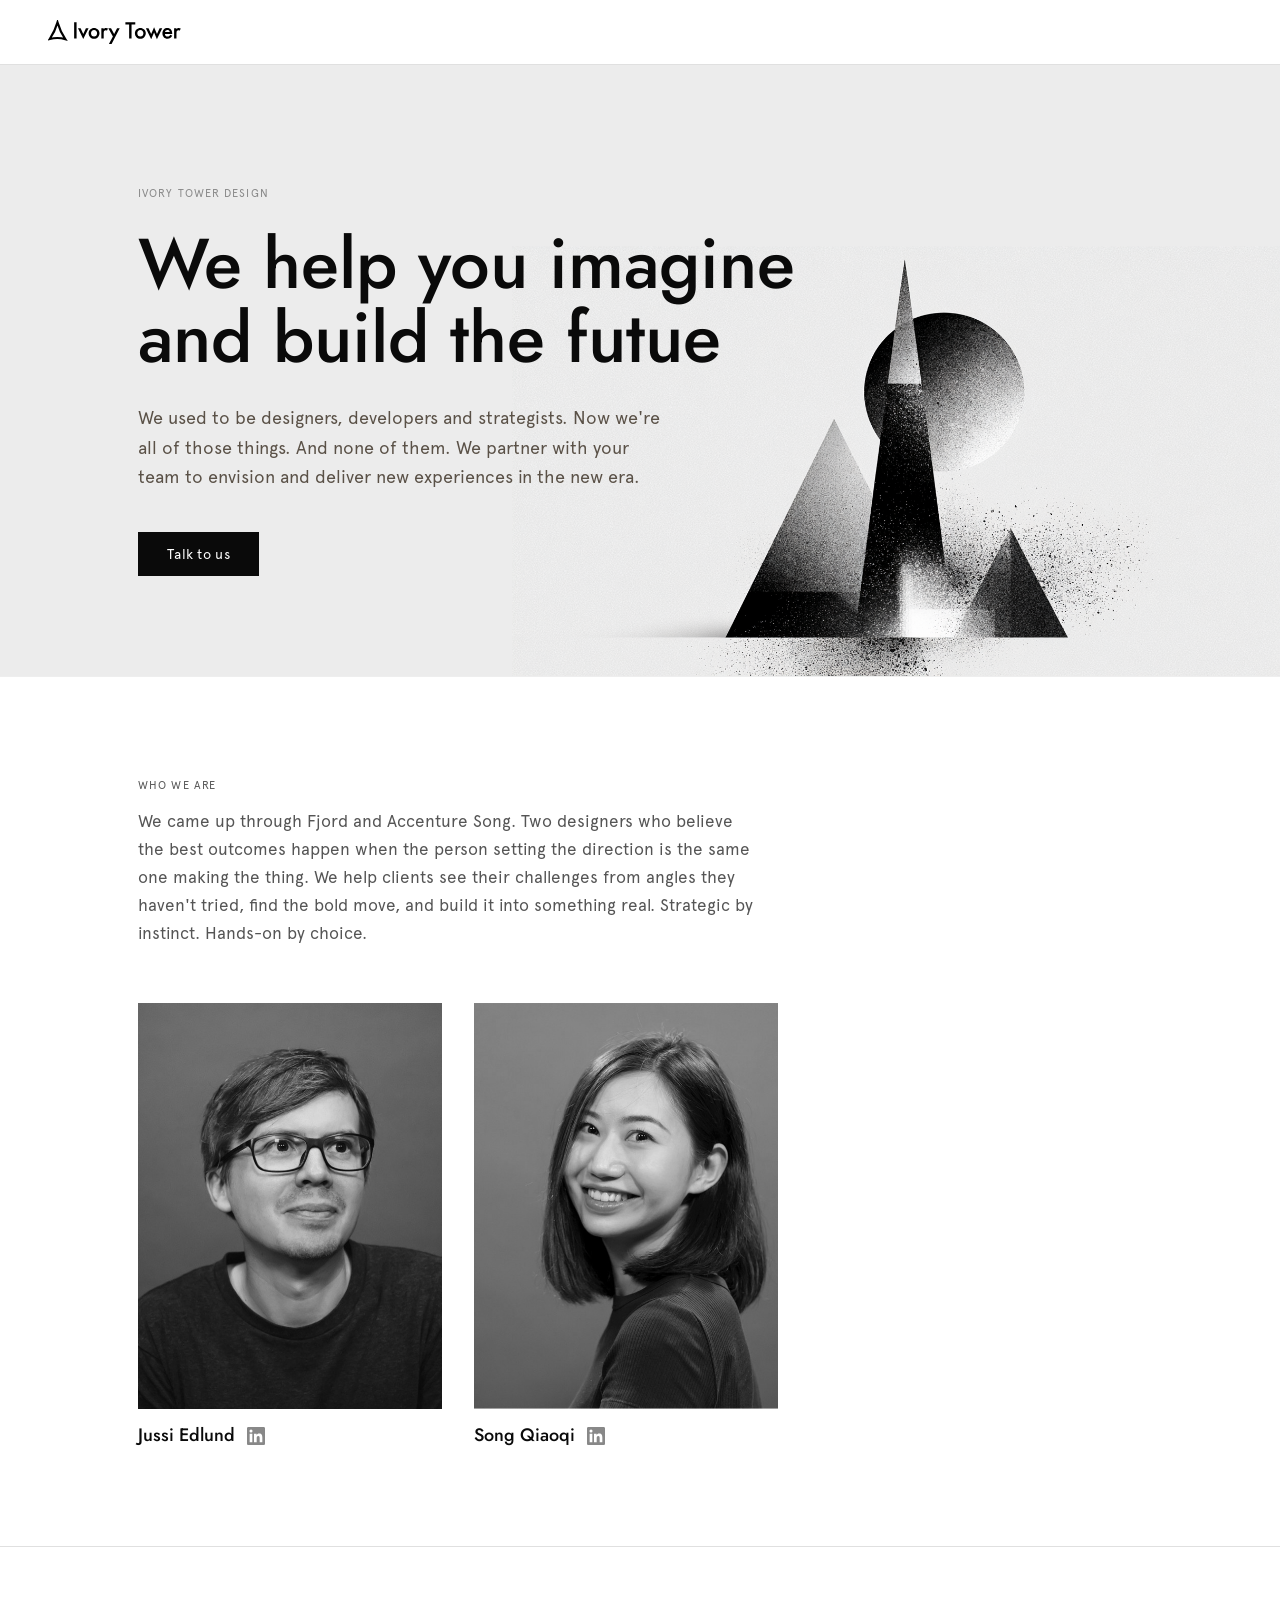
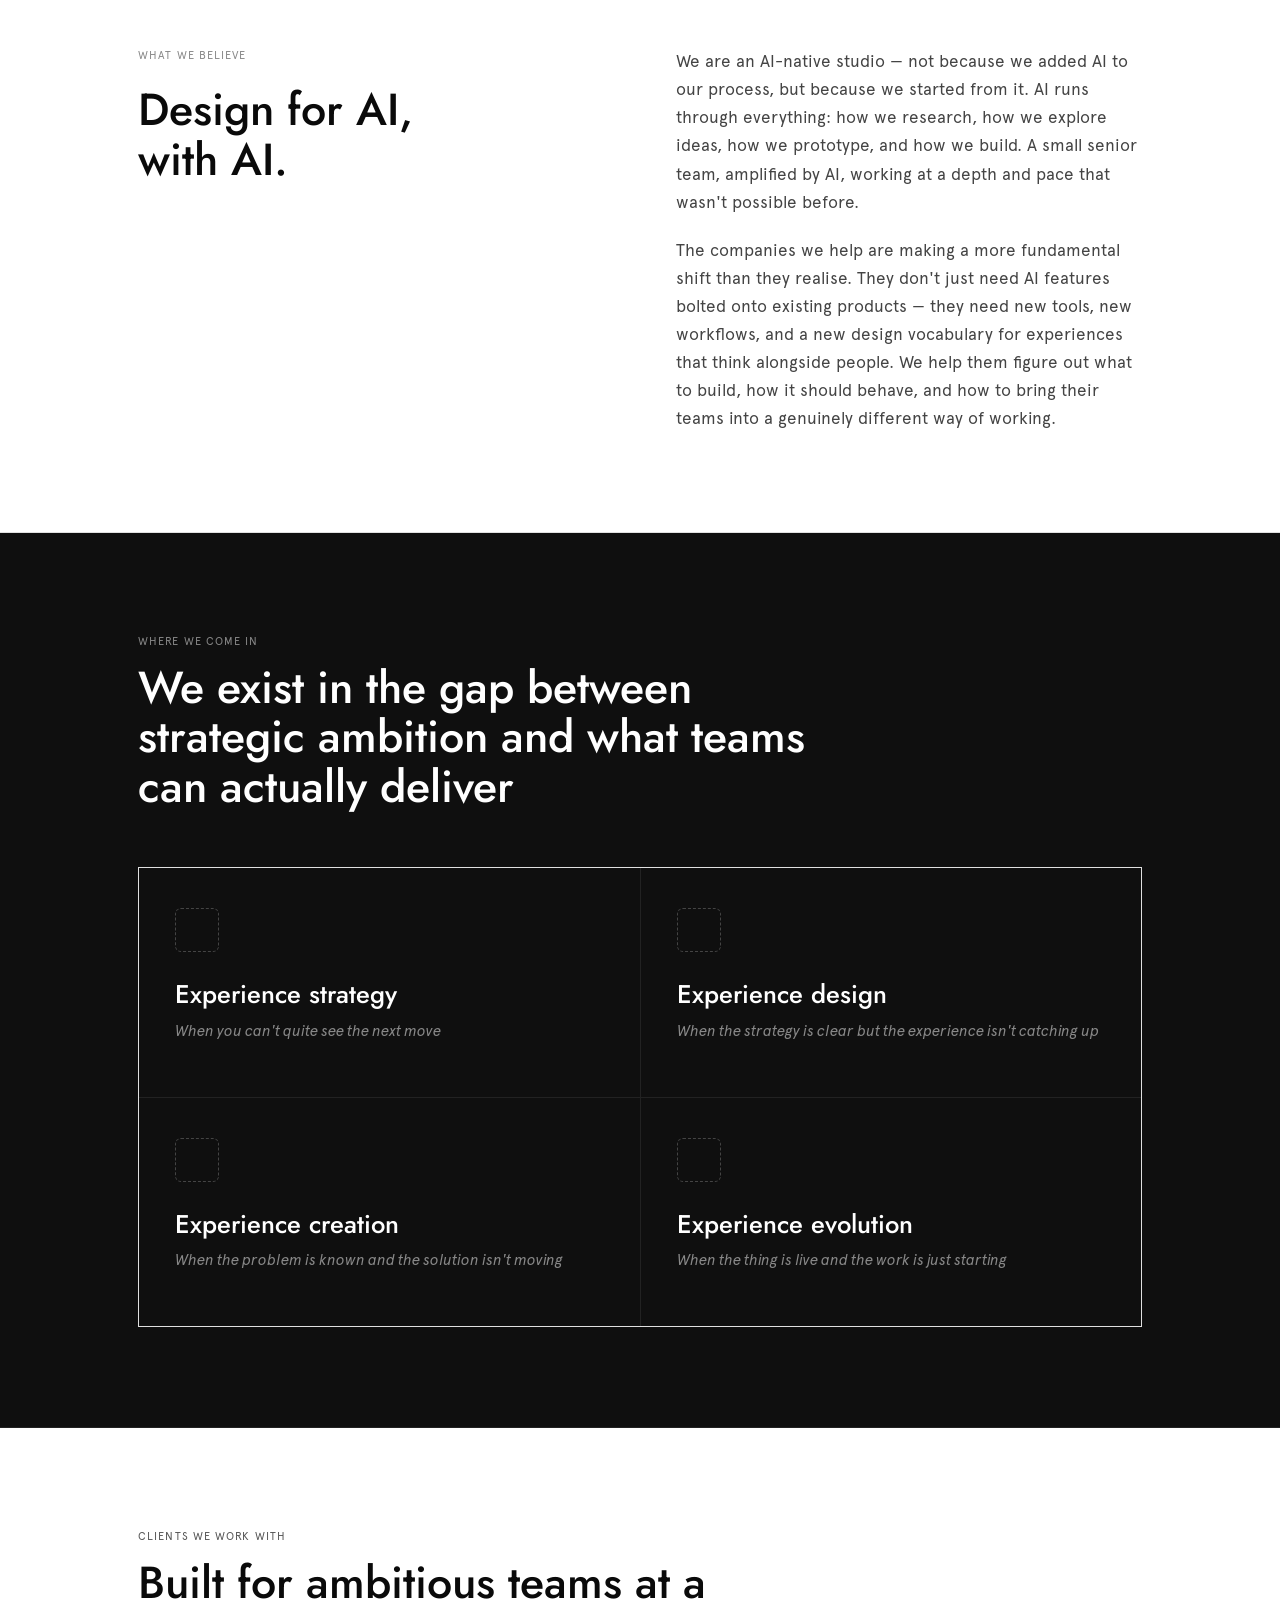
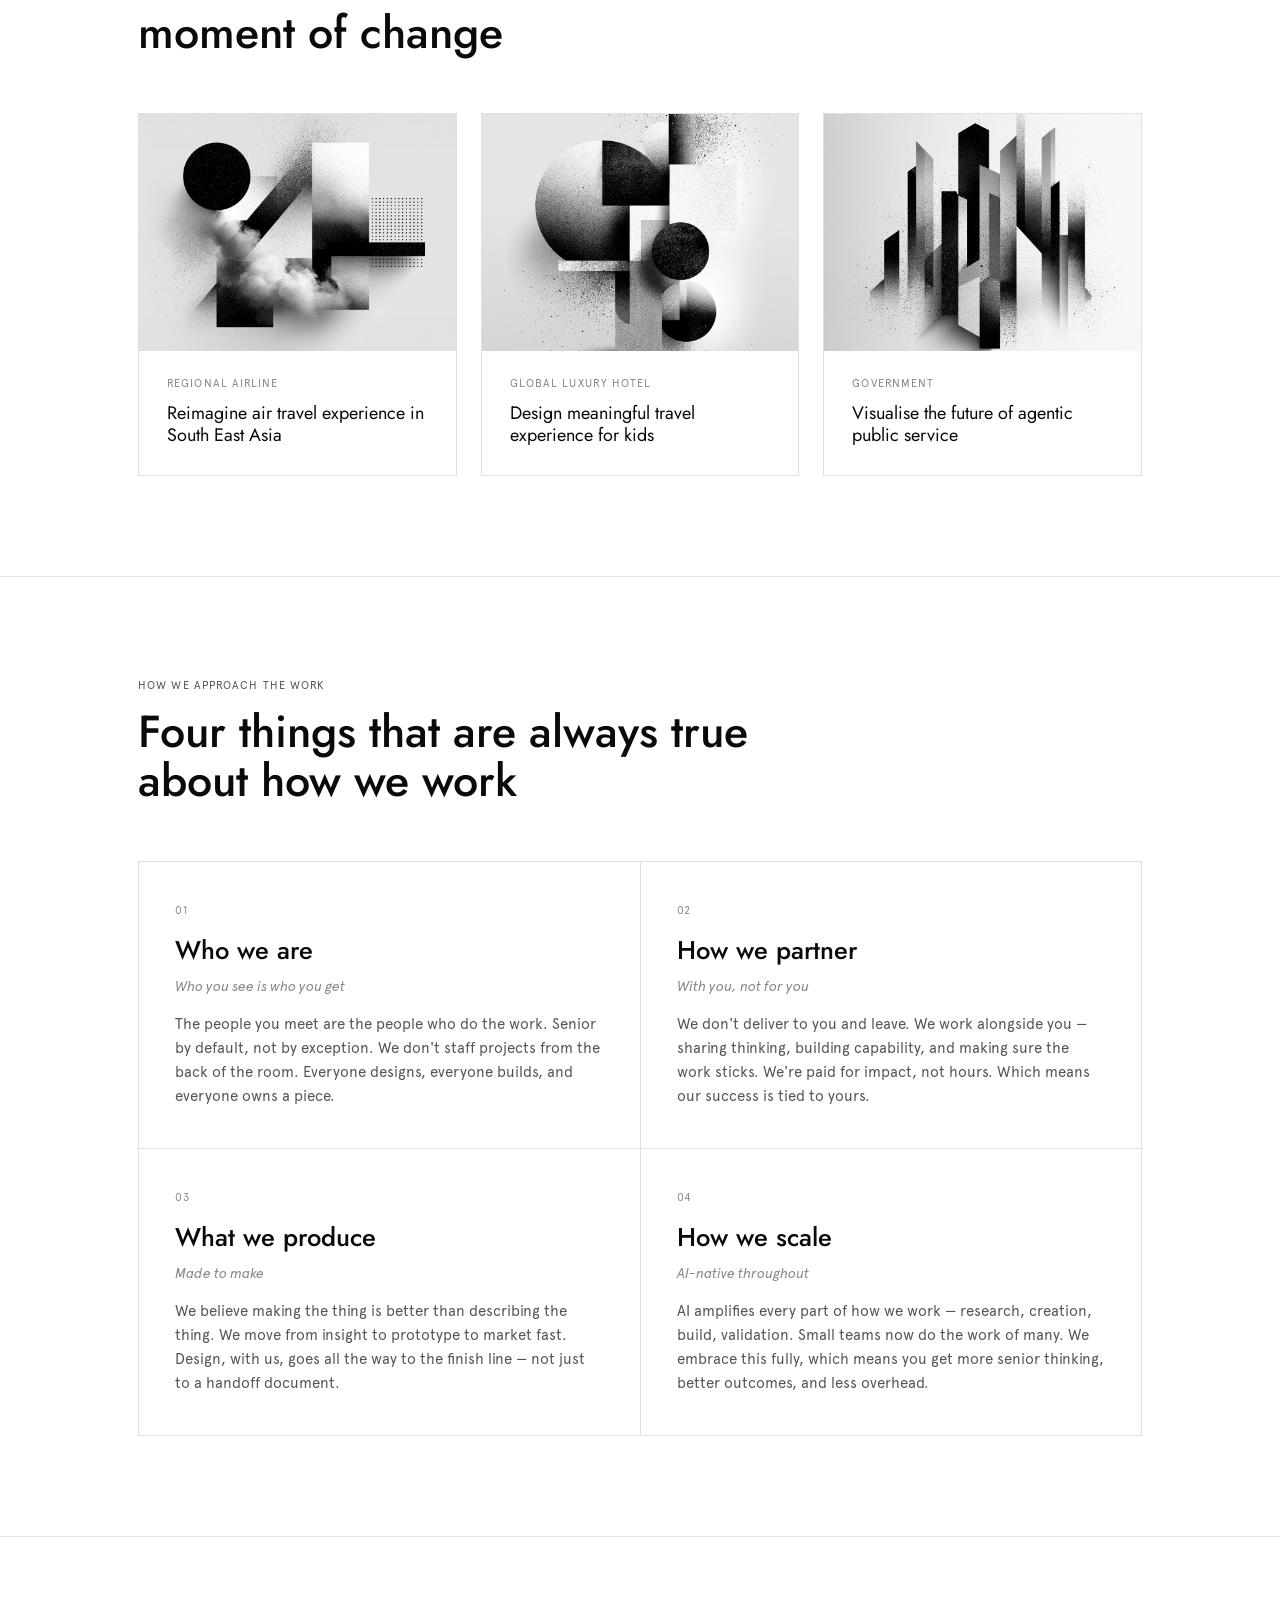
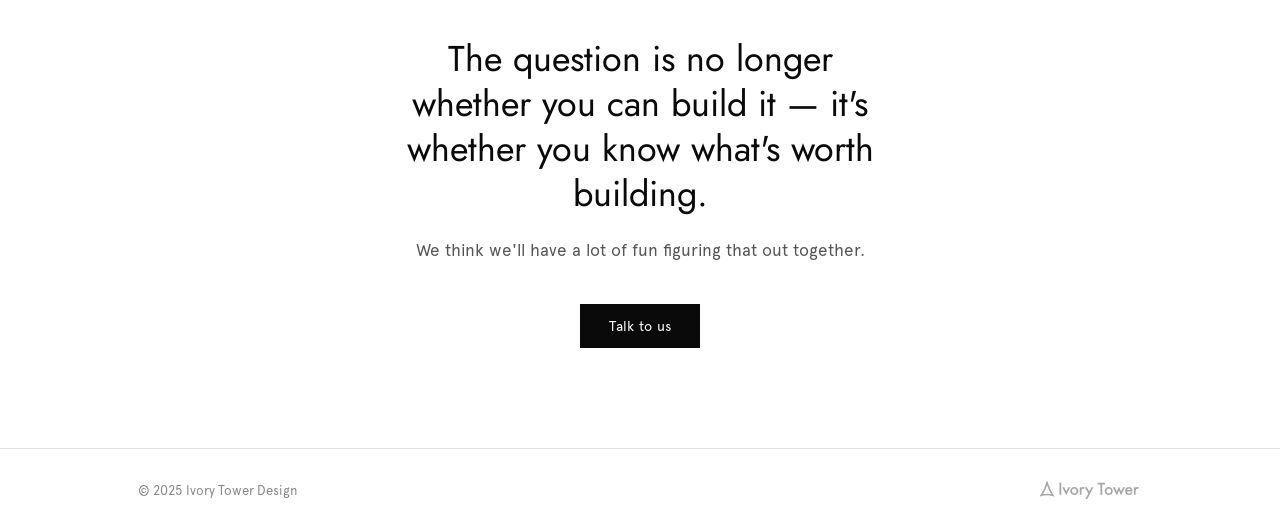
==== commit 97244940: "Remove Ideas nav link until page has content Co-Authored-By: Claude Sonnet 4.6 <noreply@anthropic.co" ====
--- a/index.html
+++ b/index.html
@@ -17,7 +17,6 @@
       <img src="ivory-tower.svg" alt="Ivory Tower" />
     </a>
     <ul class="nav-links">
-      <li><a href="ideas.html">Ideas</a></li>
     </ul>
   </nav>
 
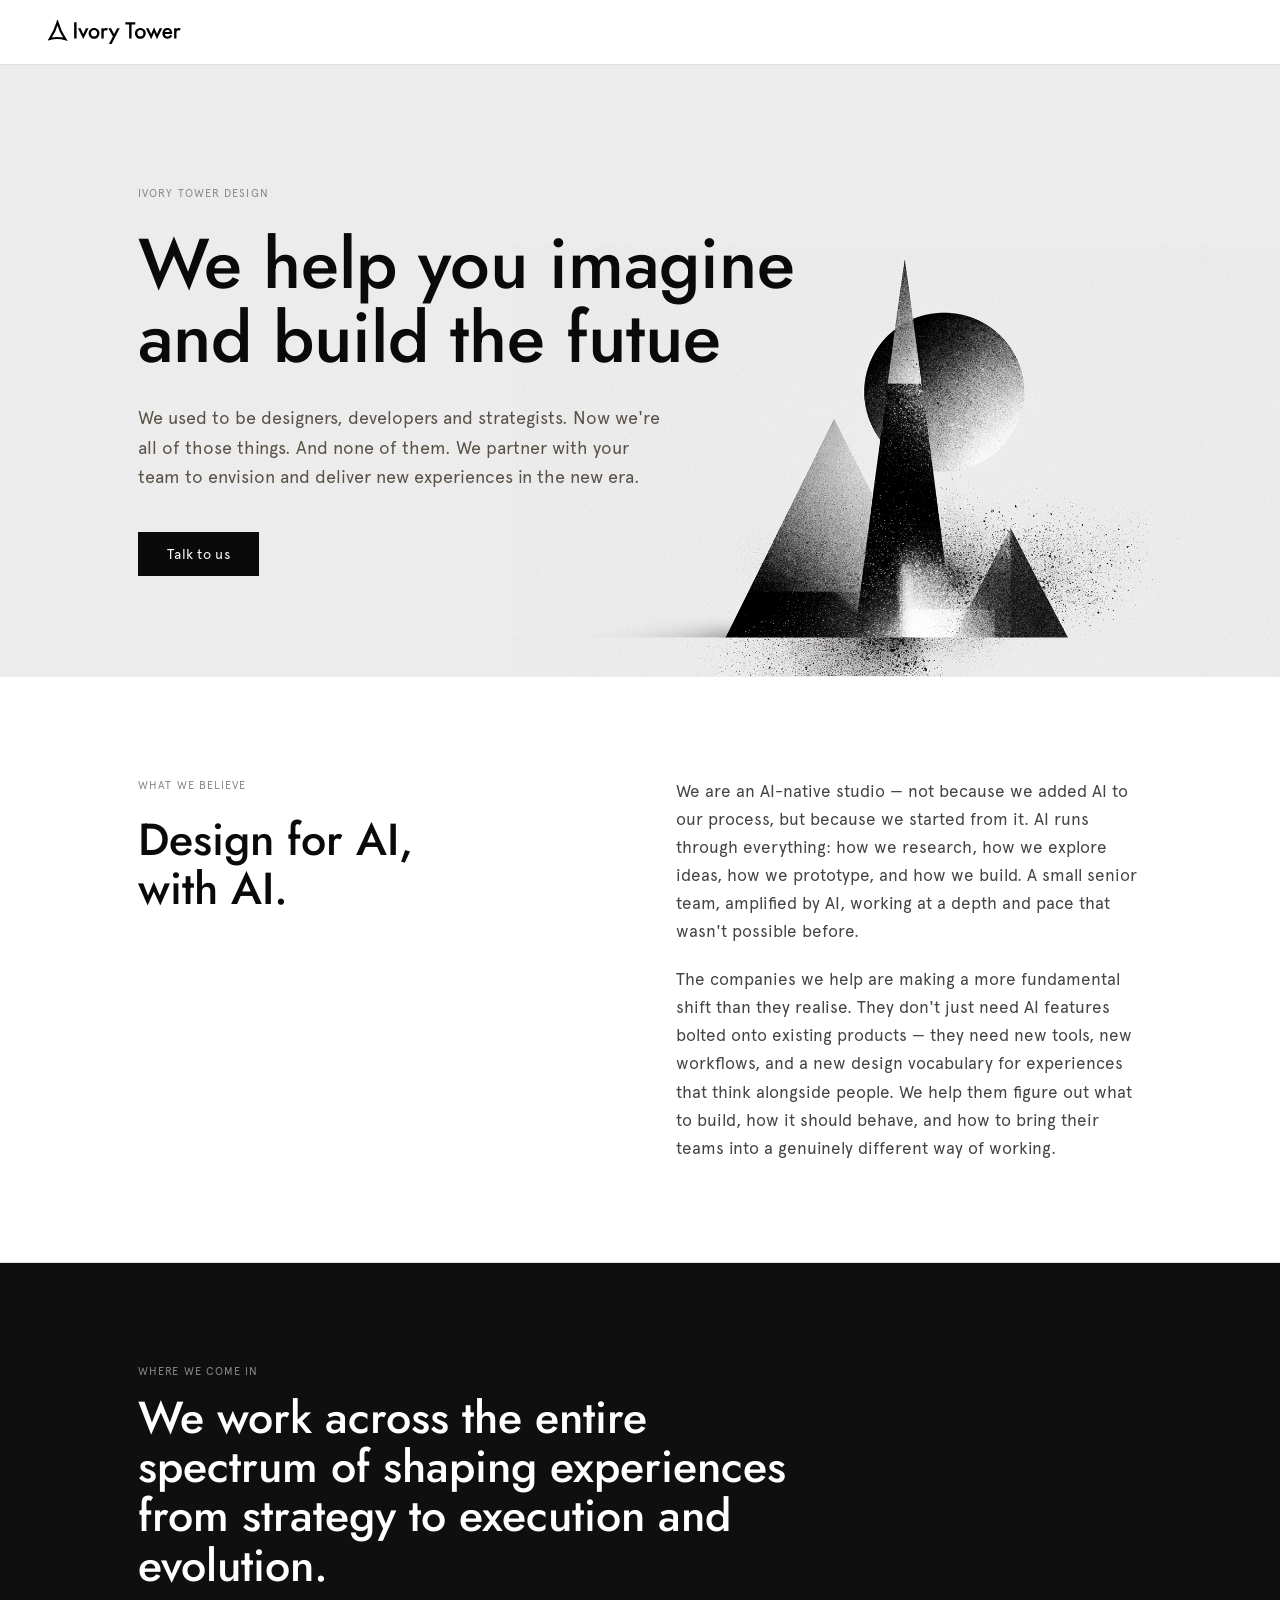
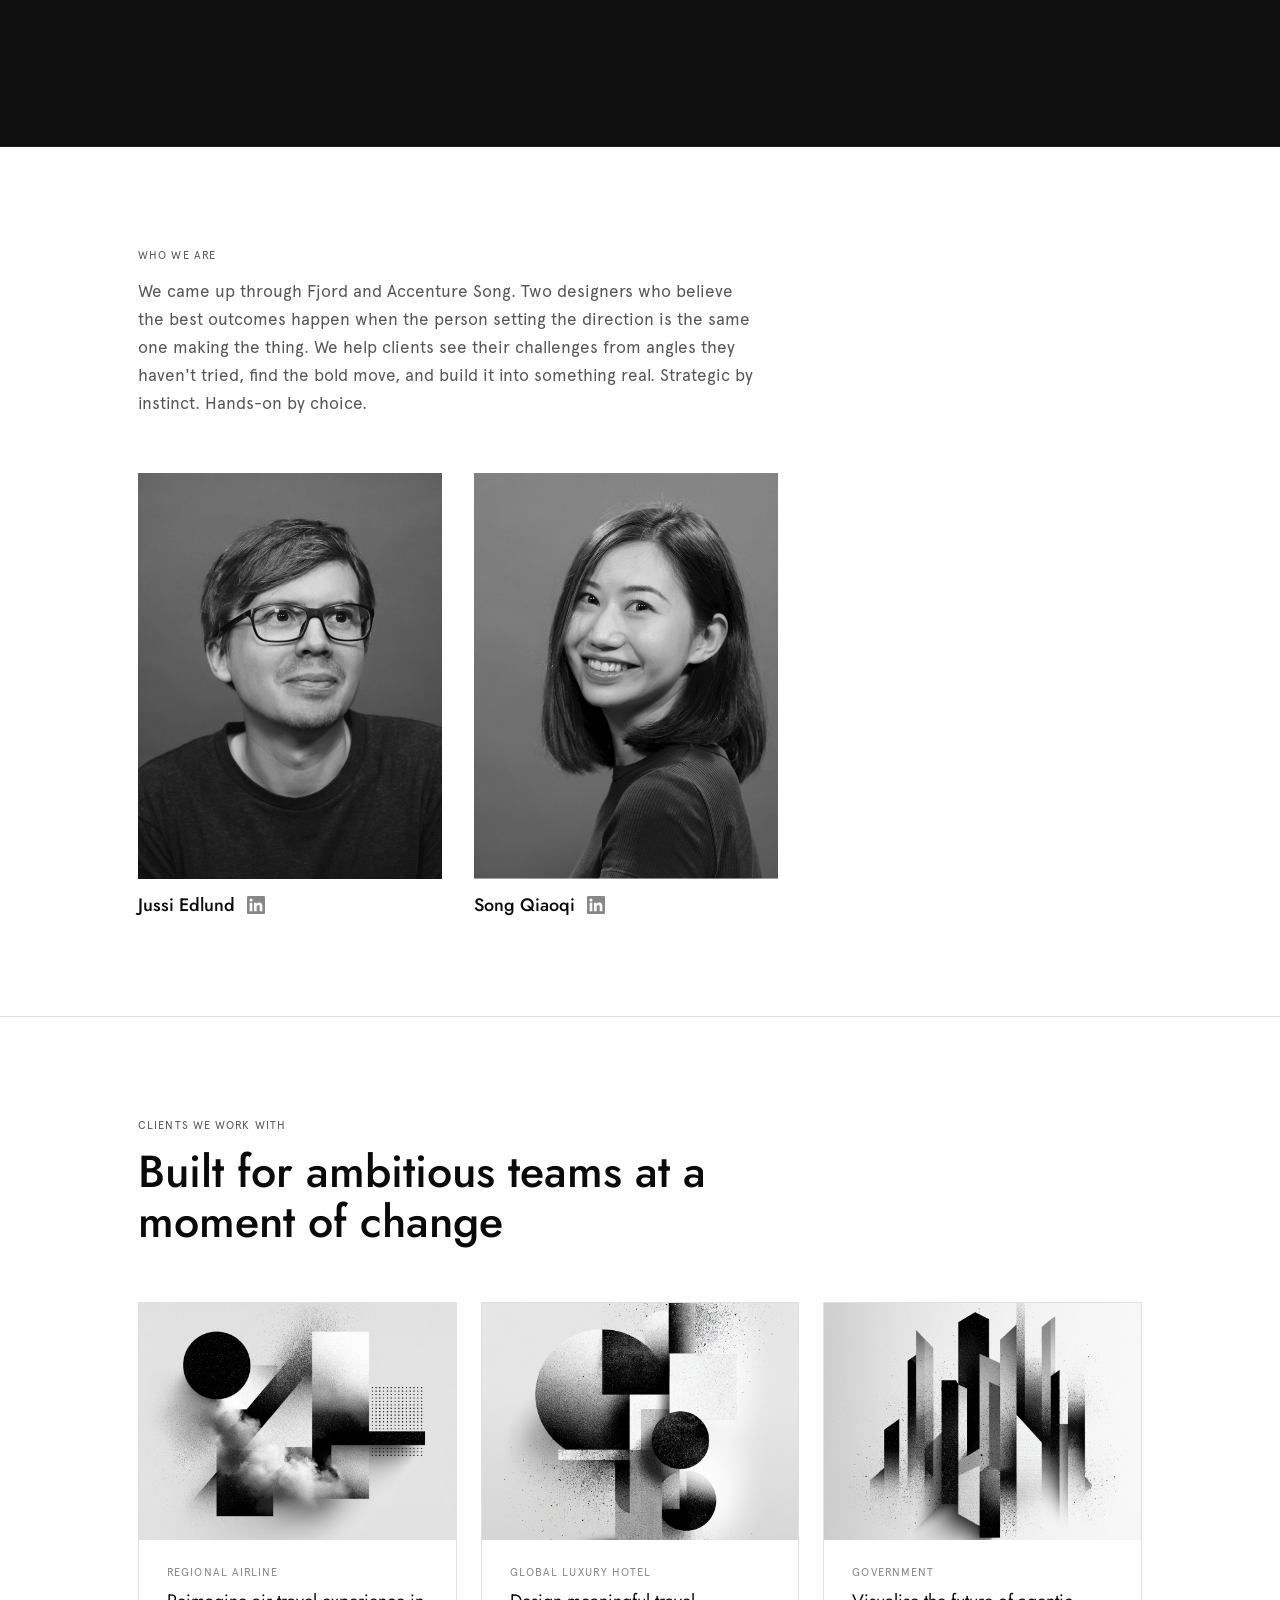
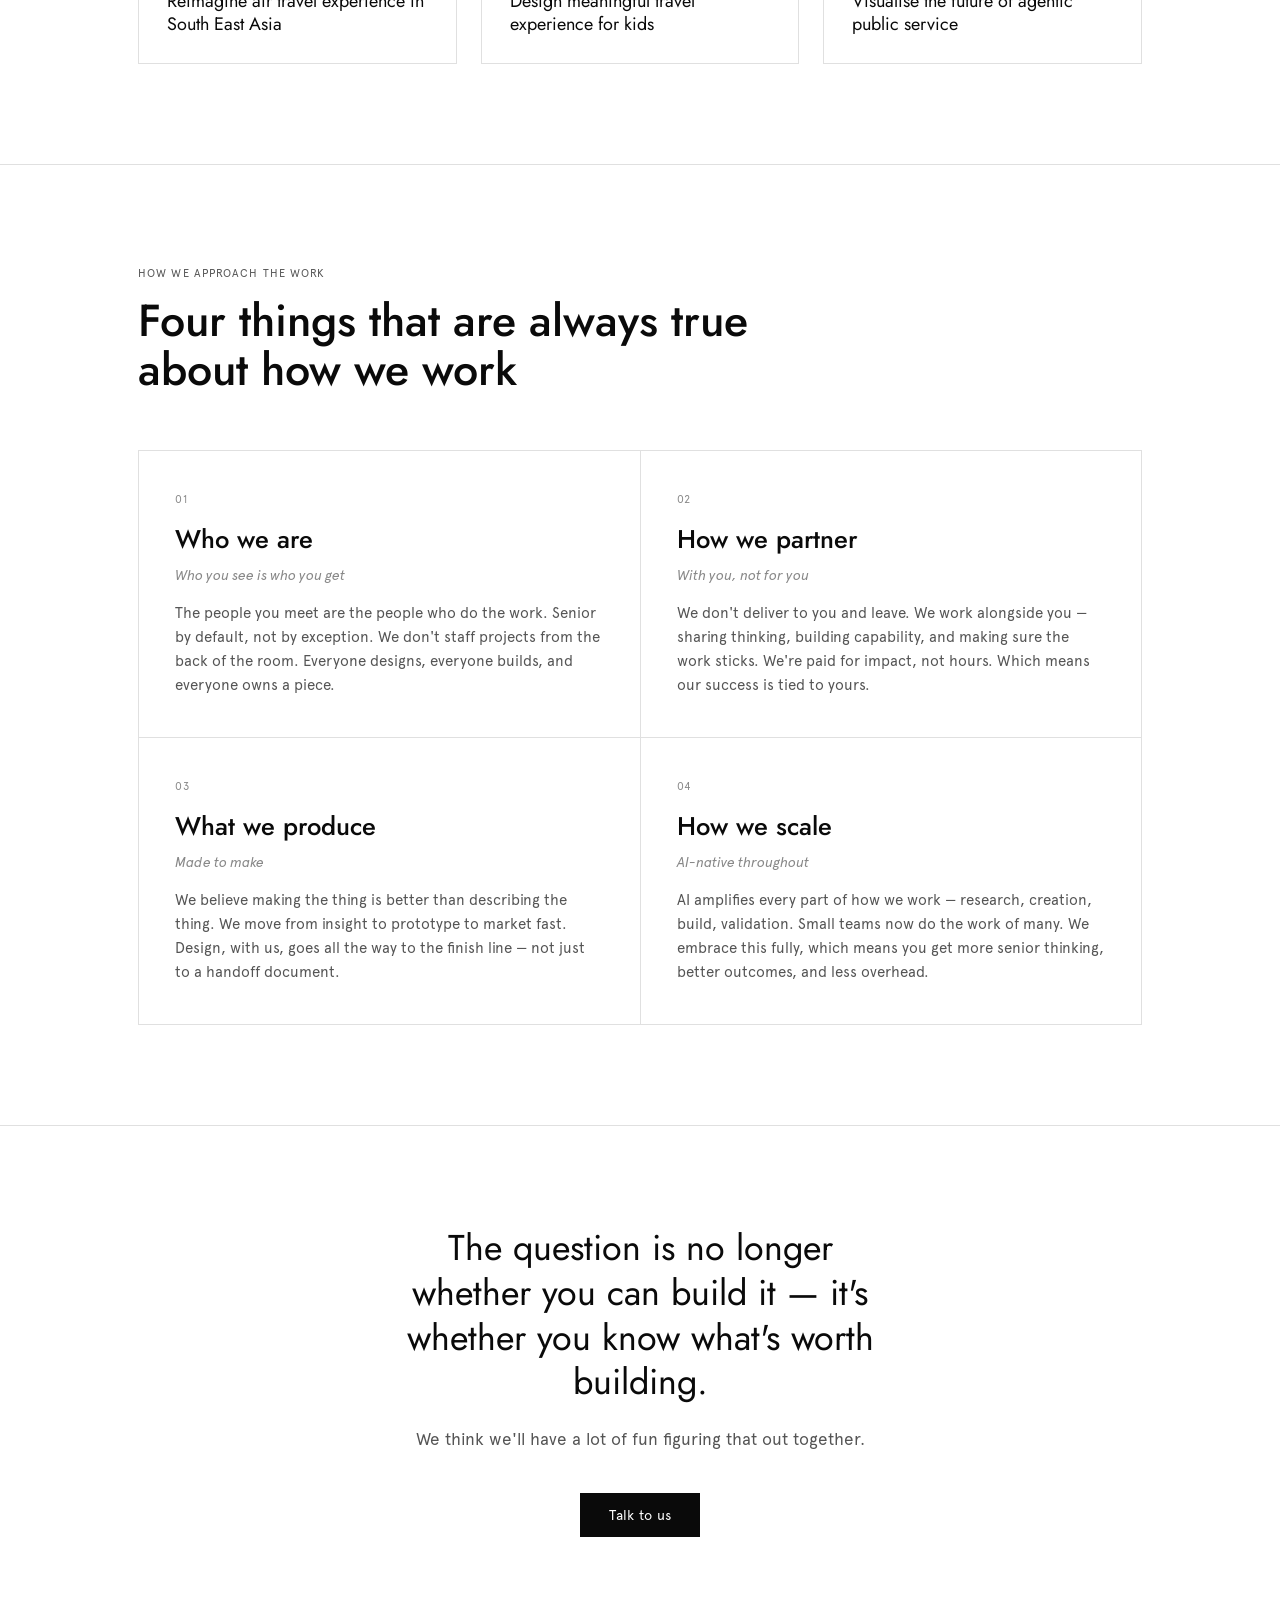
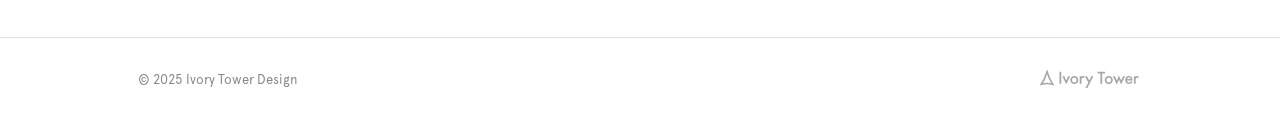
==== commit 1a1d885b: "Reorder sections and update services headline - Move 'Who we are' after 'Where we come in' - Update " ====
--- a/index.html
+++ b/index.html
@@ -32,7 +32,33 @@
       </div>
     </section>
 
-    <!-- 02 WHO WE ARE -->
+    <!-- 02 WHAT WE BELIEVE -->
+    <section id="believe">
+      <div class="container">
+        <div class="believe-grid">
+          <div class="believe-headline">
+            <p class="label">What we believe</p>
+            <h2>Design for AI, <br> with AI.</h2>
+          </div>
+          <div class="believe-body">
+            <p>We are an AI-native studio — not because we added AI to our process, but because we started from it. AI runs through everything: how we research, how we explore ideas, how we prototype, and how we build. A small senior team, amplified by AI, working at a depth and pace that wasn't possible before.</p>
+            <p>The companies we help are making a more fundamental shift than they realise. They don't just need AI features bolted onto existing products — they need new tools, new workflows, and a new design vocabulary for experiences that think alongside people. We help them figure out what to build, how it should behave, and how to bring their teams into a genuinely different way of working.</p>
+          </div>
+        </div>
+      </div>
+    </section>
+
+    <!-- 03 WHERE WE COME IN -->
+    <section id="services">
+      <div class="container">
+        <div class="section-intro">
+          <p class="label">Where we come in</p>
+          <h2>We work across the entire spectrum of shaping experiences from strategy to execution and evolution. </h2>
+        </div>
+      </div>
+    </section>
+
+    <!-- 04 WHO WE ARE -->
     <section id="team">
       <div class="container">
         <div class="section-intro">
@@ -63,55 +89,7 @@
       </div>
     </section>
 
-    <!-- 03 WHAT WE BELIEVE -->
-    <section id="believe">
-      <div class="container">
-        <div class="believe-grid">
-          <div class="believe-headline">
-            <p class="label">What we believe</p>
-            <h2>Design for AI, <br> with AI.</h2>
-          </div>
-          <div class="believe-body">
-            <p>We are an AI-native studio — not because we added AI to our process, but because we started from it. AI runs through everything: how we research, how we explore ideas, how we prototype, and how we build. A small senior team, amplified by AI, working at a depth and pace that wasn't possible before.</p>
-            <p>The companies we help are making a more fundamental shift than they realise. They don't just need AI features bolted onto existing products — they need new tools, new workflows, and a new design vocabulary for experiences that think alongside people. We help them figure out what to build, how it should behave, and how to bring their teams into a genuinely different way of working.</p>
-          </div>
-        </div>
-      </div>
-    </section>
-
-    <!-- 03 WHERE WE COME IN -->
-    <section id="services">
-      <div class="container">
-        <div class="section-intro">
-          <p class="label">Where we come in</p>
-          <h2>We exist in the gap between strategic ambition and what teams can actually deliver</h2>
-        </div>
-        <div class="card-grid">
-          <div class="card">
-            <div class="card-icon"></div>
-            <h3>Experience strategy</h3>
-            <p class="card-trigger">When you can't quite see the next move</p>
-          </div>
-          <div class="card">
-            <div class="card-icon"></div>
-            <h3>Experience design</h3>
-            <p class="card-trigger">When the strategy is clear but the experience isn't catching up</p>
-          </div>
-          <div class="card">
-            <div class="card-icon"></div>
-            <h3>Experience creation</h3>
-            <p class="card-trigger">When the problem is known and the solution isn't moving</p>
-          </div>
-          <div class="card">
-            <div class="card-icon"></div>
-            <h3>Experience evolution</h3>
-            <p class="card-trigger">When the thing is live and the work is just starting</p>
-          </div>
-        </div>
-      </div>
-    </section>
-
-    <!-- 04 CLIENTS -->
+    <!-- 05 CLIENTS -->
     <section id="clients">
       <div class="container">
         <div class="section-intro">
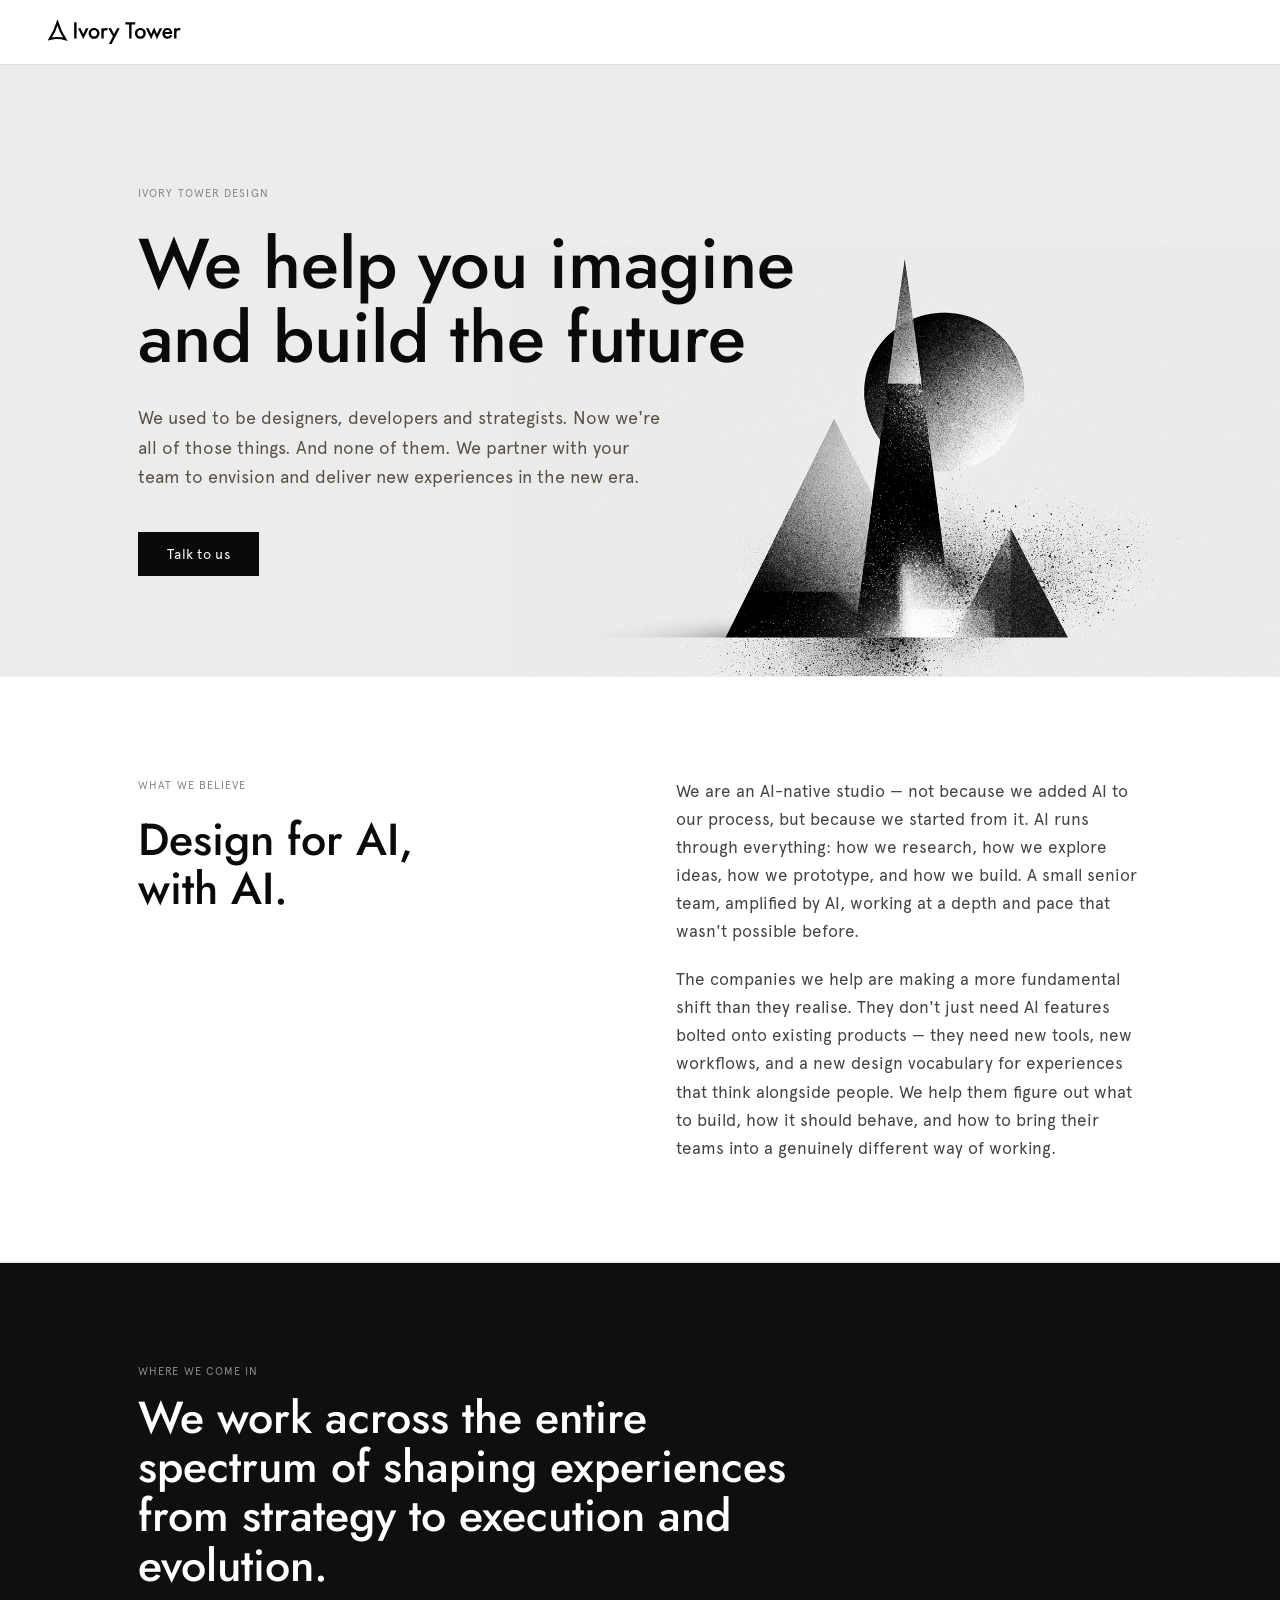
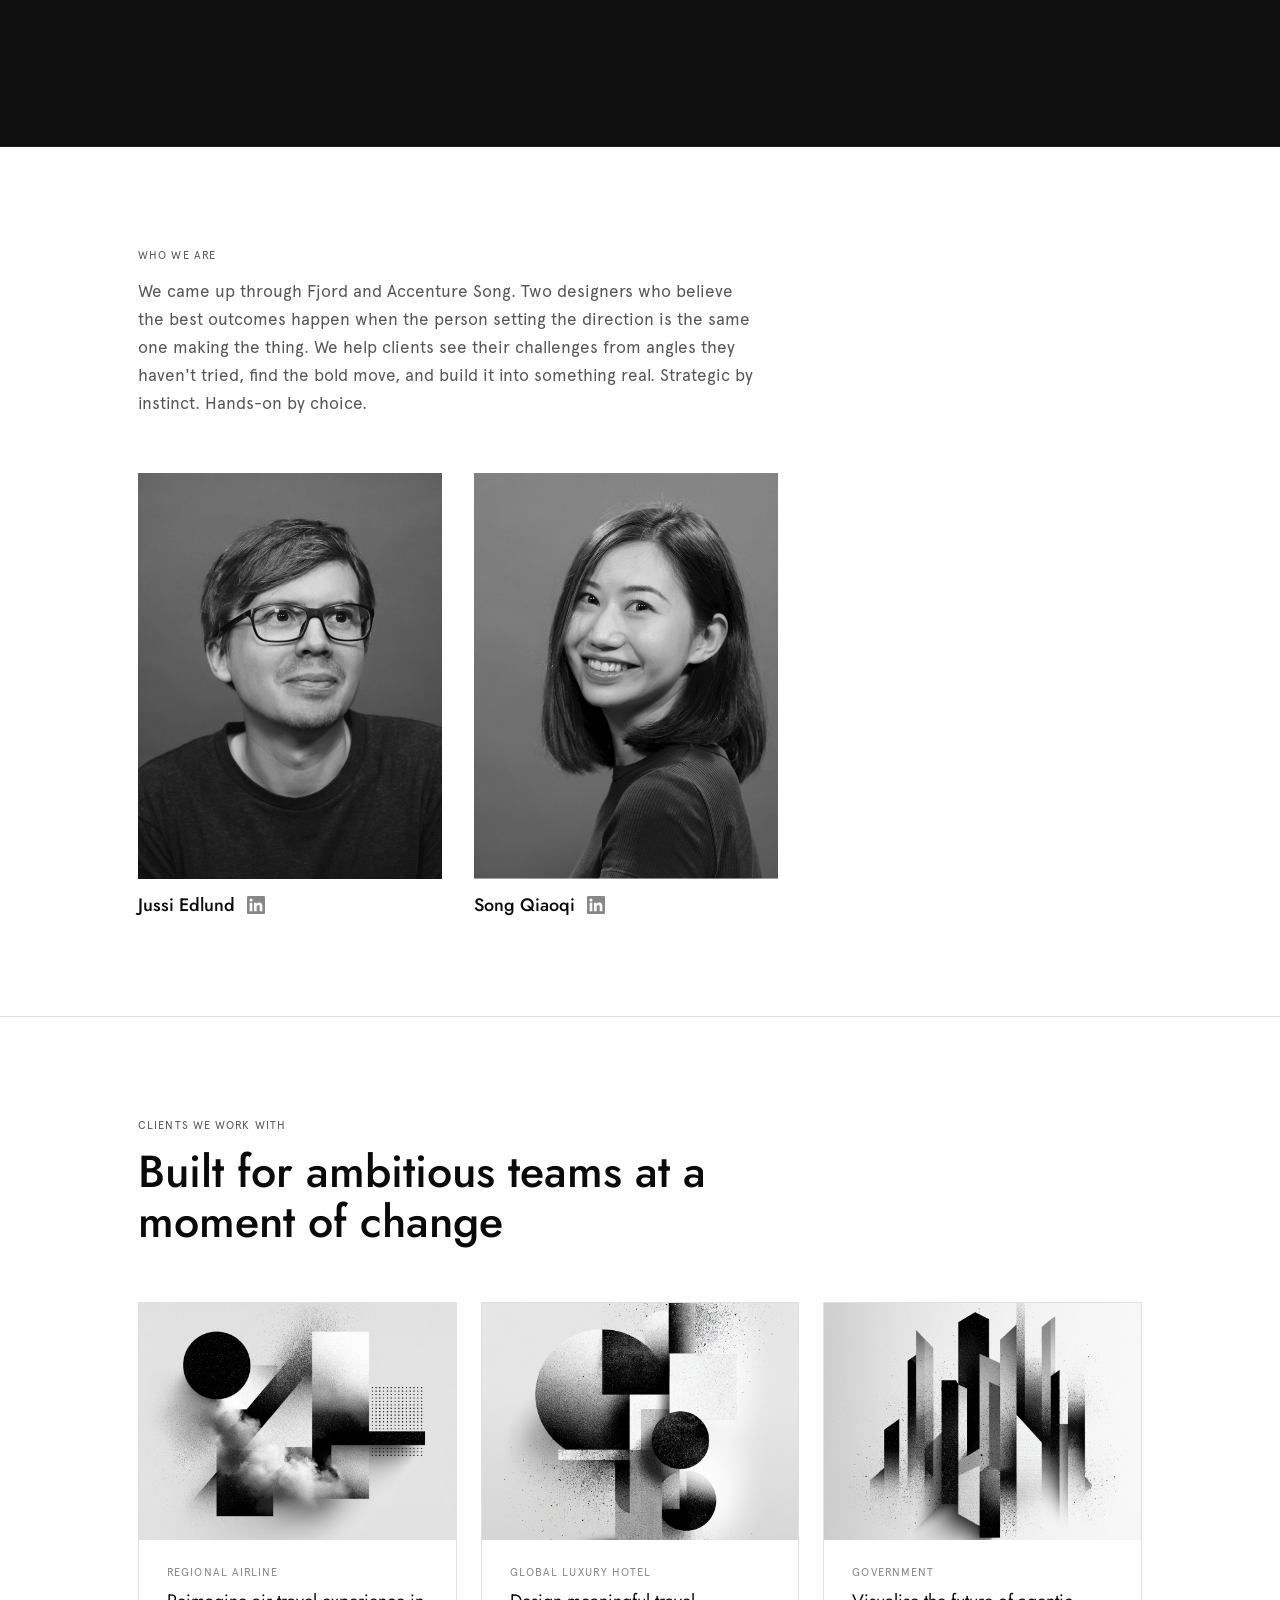
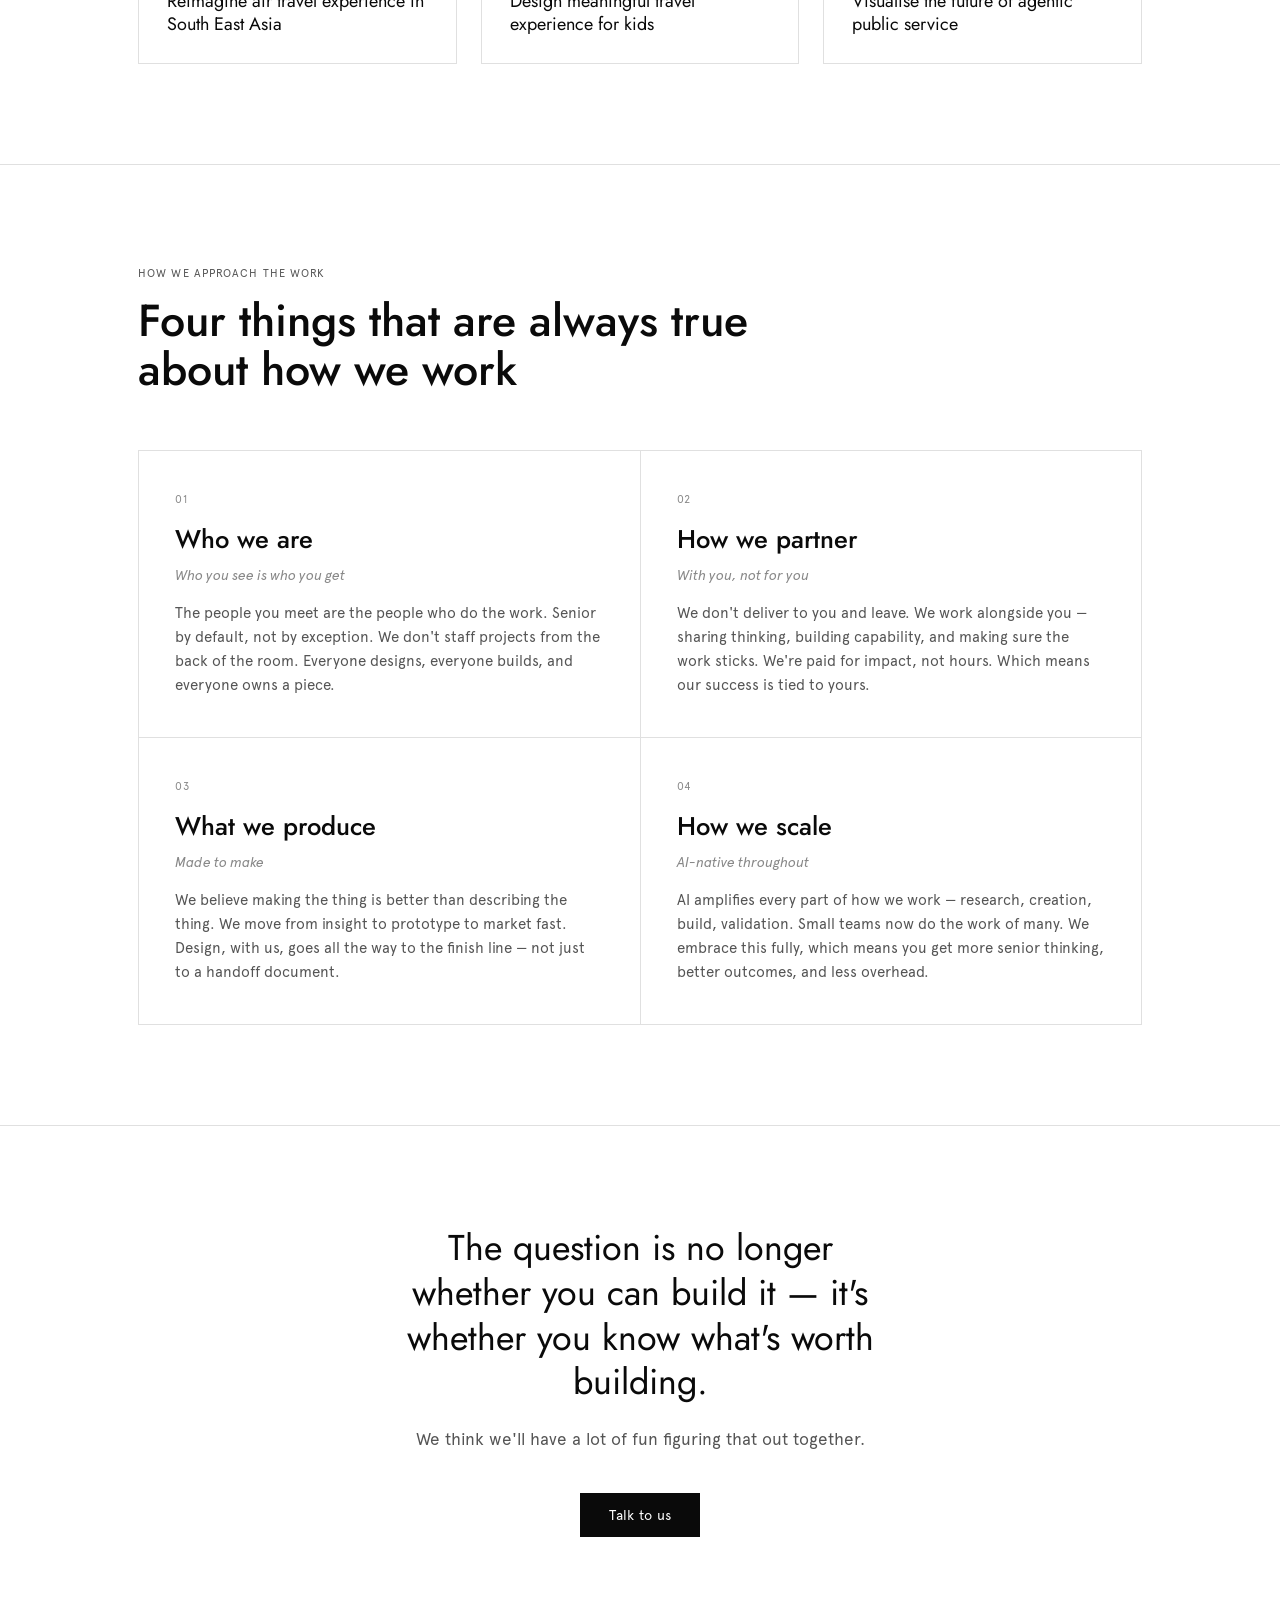
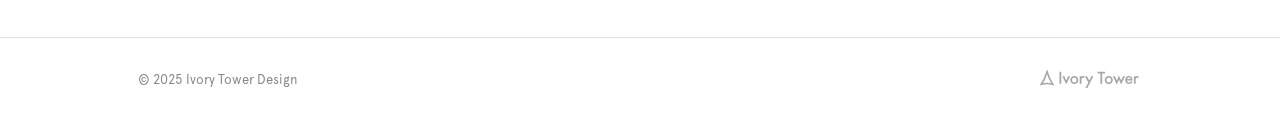
==== commit 078d5fb5: "Fixed typo Co-Authored-By: Claude Sonnet 4.6 <noreply@anthropic.com>" ====
--- a/index.html
+++ b/index.html
@@ -26,7 +26,7 @@
     <section id="hero">
       <div class="container">
         <p class="label">Ivory Tower Design</p>
-        <h1>We help you imagine and build the futue</h1>
+        <h1>We help you imagine and build the future</h1>
         <p class="hero-sub">We used to be designers, developers and strategists. Now we're all of those things. And none of them. We partner with your team to envision and deliver new experiences in the new era.</p>
         <a href="mailto:hello@ivorytower.design" class="btn">Talk to us</a>
       </div>
